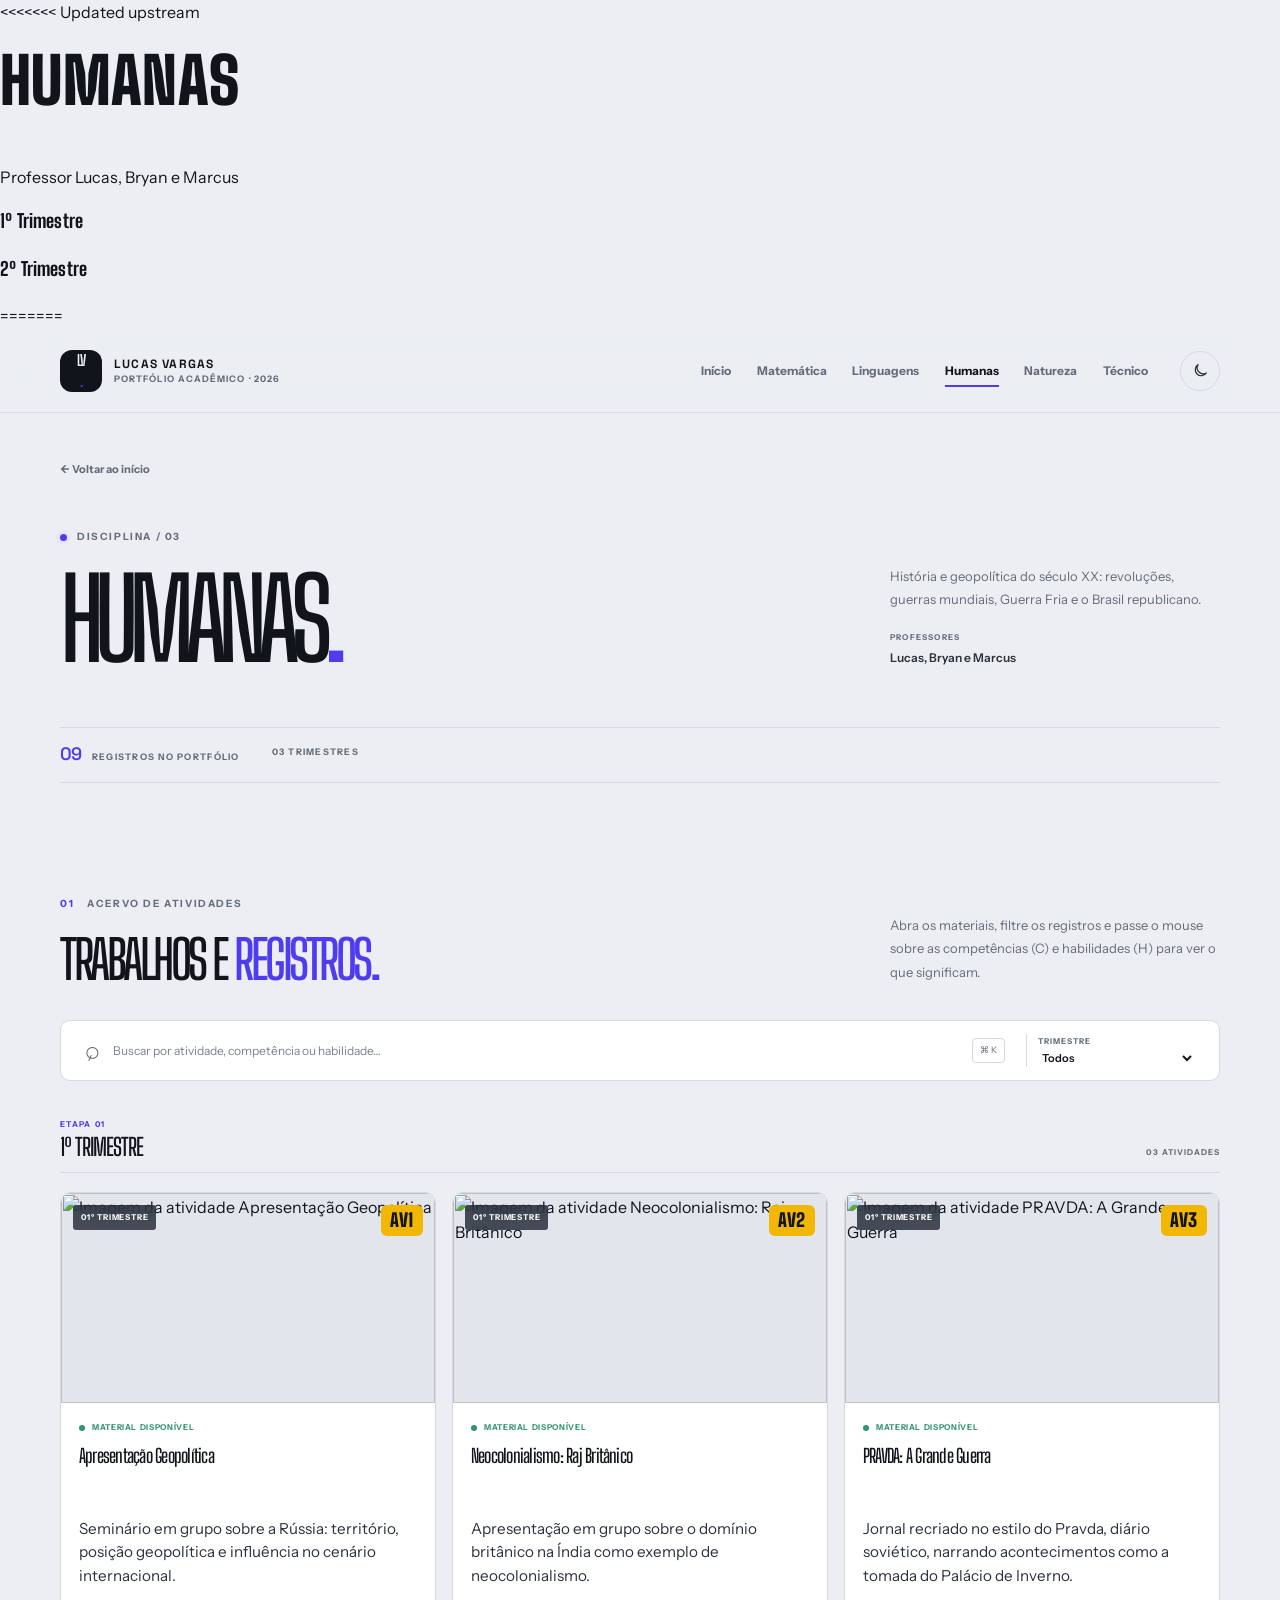
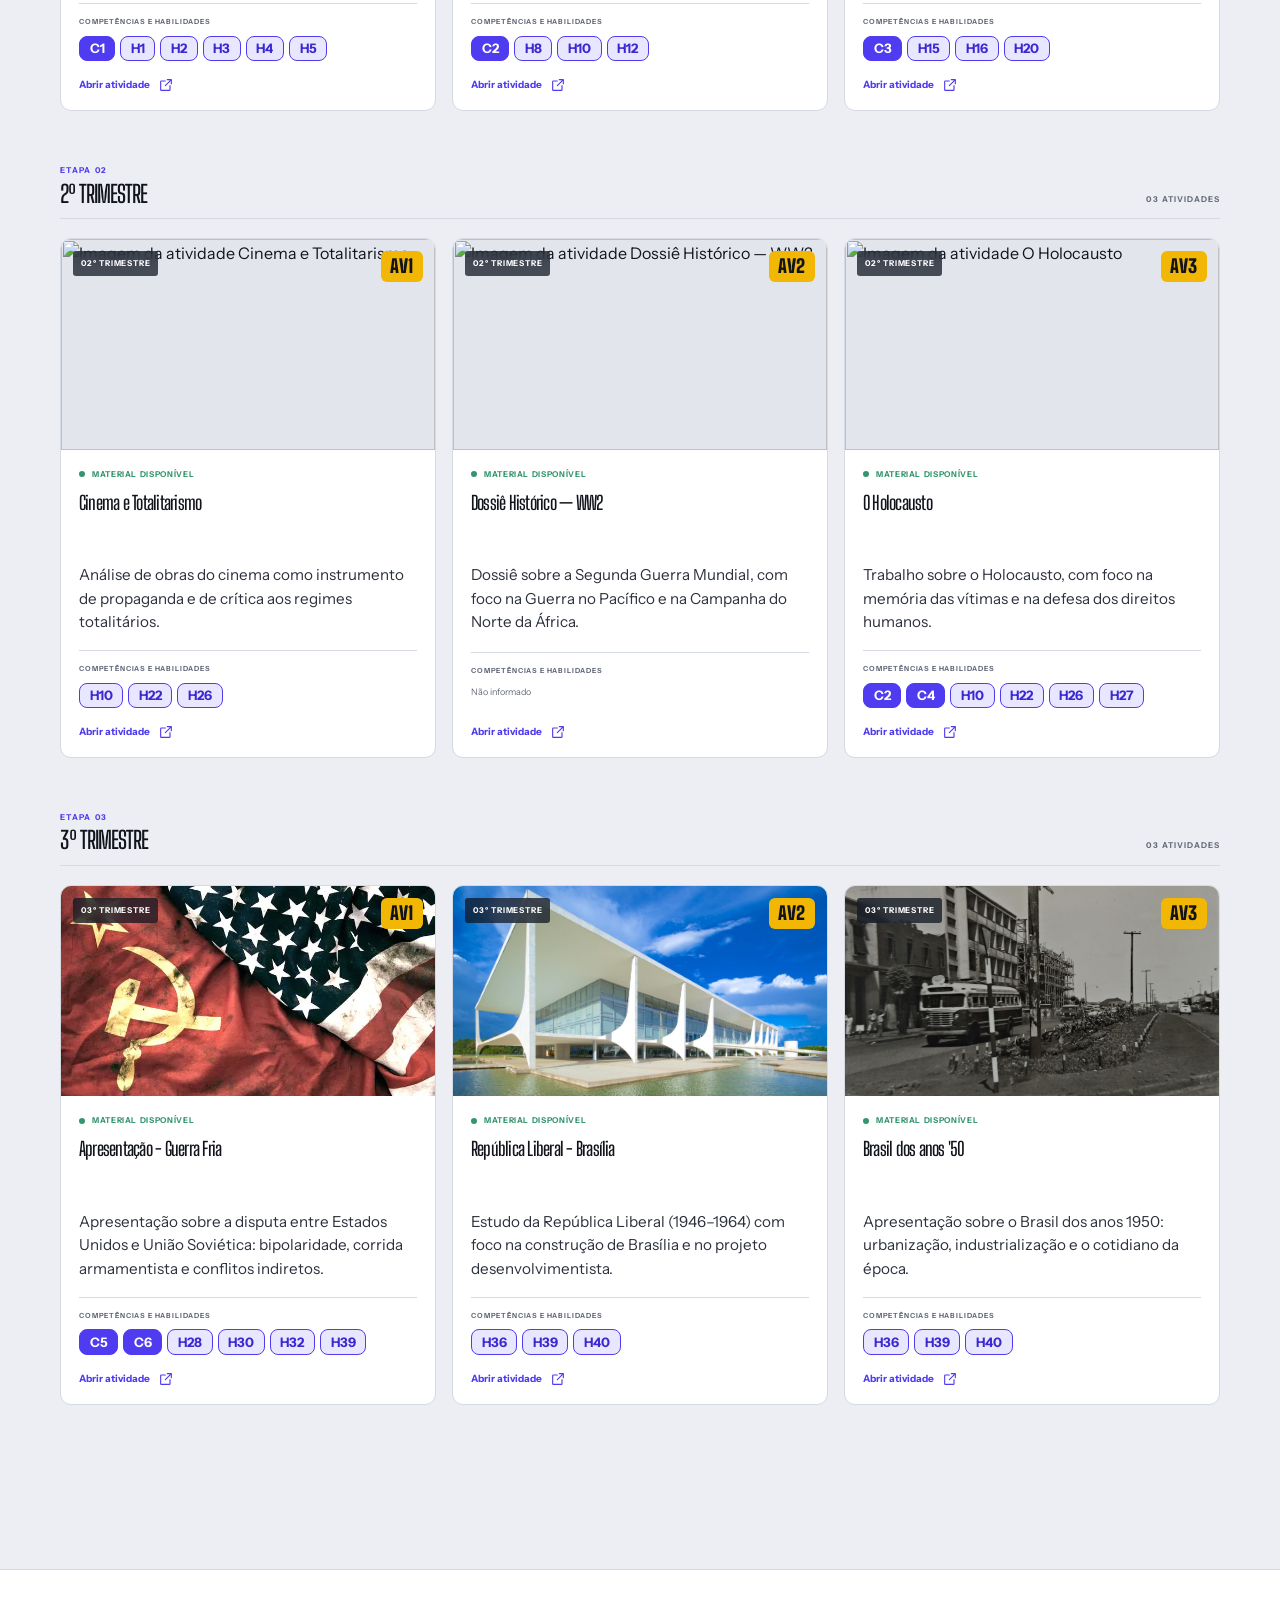
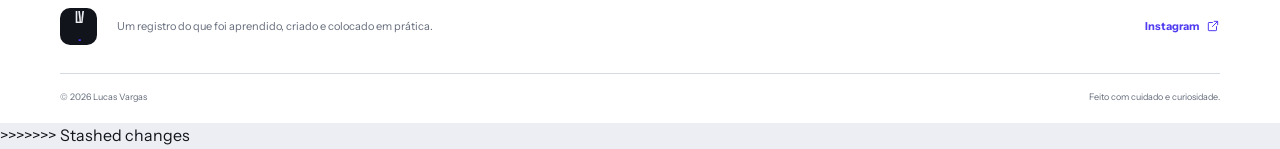
==== Humanas/index.html @ 85aef057 "front end + 3o trimestre faltando tecnico" ====
<<<<<<< Updated upstream
<!DOCTYPE html>
<html>

  <script
      src="https://code.jquery.com/jquery-3.3.1.js"
      integrity="sha256-2Kok7MbOyxpgUVvAk/HJ2jigOSYS2auK4Pfzbm7uH60="
      crossorigin="anonymous">
  </script>

  <script> 
    $(function(){
      $("#header").load("/Header.html");
      $("#footer").load("/Footer.html"); 
    });
  </script> 
  <div id="header"></div>
  
  <body>
    <main>
      <br>
      <h2 style="font-size: 64px;">
        Humanas
      </h2>
      <p>Professor Lucas, Bryan e Marcus</p>
      <h3>1º Trimestre</h3>
      <div id="atividades1"></div>
      <h3>2º Trimestre</h3>
      <div id="atividades2"></div>
    </main>
    <script src="../script.js"></script>
  </body>
  <div id="footer"></div>
</html>
=======
<!doctype html>
<html lang="pt-BR">
<head>
  <meta charset="utf-8">
  <meta name="viewport" content="width=device-width, initial-scale=1">
  <meta name="theme-color" content="#f4f5f2">
  <title>Humanas — Portfólio Lucas Vargas</title>
  <link rel="icon" href="../logo.ico" type="image/x-icon">
  <link rel="preconnect" href="https://fonts.googleapis.com">
  <link rel="preconnect" href="https://fonts.gstatic.com" crossorigin>
  <link href="https://fonts.googleapis.com/css2?family=DM+Sans:wght@400;500;600;700&family=Space+Grotesk:wght@400;500;600;700&display=swap" rel="stylesheet">
  <link rel="stylesheet" href="../assets/css/styles.css">
  <link rel="stylesheet" href="../assets/css/theme.css">
  <script src="../assets/js/app.js" defer></script>
</head>
<body data-page="humanas" data-root="..">
  <div id="site-header"></div>
  <main id="app" class="page-shell" aria-live="polite"></main>
  <div id="site-footer"></div>
</body>
</html>
>>>>>>> Stashed changes
---- assets/css/styles.css ----
:root {
  color-scheme: light;
  --bg: #f4f5f2;
  --surface: #ffffff;
  --surface-soft: #ecefeb;
  --ink: #151a20;
  --ink-soft: #343c45;
  --muted: #77818a;
  --line: #dfe4e1;
  --accent: #3158d8;
  --accent-strong: #2348c4;
  --accent-soft: #e9edff;
  --header: rgba(244, 245, 242, .88);
  --shadow: 0 18px 50px rgba(18, 28, 42, .08);
  --radius: 18px;
}

:root[data-theme="dark"] {
  color-scheme: dark;
  --bg: #11151b;
  --surface: #191f28;
  --surface-soft: #202731;
  --ink: #f1f3f4;
  --ink-soft: #d7dce0;
  --muted: #a0aab4;
  --line: #303944;
  --accent: #8da4ff;
  --accent-strong: #a8b8ff;
  --accent-soft: #252f50;
  --header: rgba(17, 21, 27, .88);
  --shadow: 0 18px 55px rgba(0, 0, 0, .25);
}

* { box-sizing: border-box; }
html { scroll-behavior: smooth; scroll-padding-top: 100px; }
body {
  min-width: 320px;
  margin: 0;
  background: var(--bg);
  color: var(--ink);
  font-family: "DM Sans", sans-serif;
  font-size: 16px;
  line-height: 1.6;
  -webkit-font-smoothing: antialiased;
  transition: background-color .25s ease, color .25s ease;
}
body, button, input, select { font-family: "DM Sans", sans-serif; }
a { color: inherit; text-decoration: none; }
button, input, select { font: inherit; }
button { color: inherit; }
img { display: block; max-width: 100%; }
svg { width: 18px; height: 18px; fill: none; stroke: currentColor; stroke-width: 1.7; stroke-linecap: round; stroke-linejoin: round; }
::selection { background: var(--accent); color: #fff; }
:focus-visible { outline: 3px solid var(--accent); outline-offset: 3px; }
[hidden] { display: none !important; }

.content-width, .header-inner, .footer-inner, .footer-bottom {
  width: min(1160px, calc(100% - 64px));
  margin-inline: auto;
}
.page-shell { min-height: calc(100vh - 220px); }

/* Header */
.site-header {
  position: sticky;
  z-index: 50;
  top: 0;
  border-bottom: 1px solid color-mix(in srgb, var(--line) 80%, transparent);
  background: var(--header);
  backdrop-filter: blur(18px);
  -webkit-backdrop-filter: blur(18px);
}
.header-inner { min-height: 82px; display: flex; align-items: center; gap: 32px; }
.brand { display: inline-flex; align-items: center; gap: 12px; flex: 0 0 auto; }
.brand-mark, .footer-brand {
  display: grid; place-items: center;
  width: 42px; height: 42px;
  border-radius: 12px;
  background: var(--ink);
  color: var(--bg);
  font: 700 15px/1 "Space Grotesk", sans-serif;
  letter-spacing: -1px;
}
.brand-mark span, .footer-brand span { color: var(--accent); }
.brand-copy { display: flex; flex-direction: column; gap: 2px; line-height: 1.15; }
.brand-copy strong { font: 700 12px/1.2 "Space Grotesk", sans-serif; letter-spacing: .1em; }
.brand-copy small { color: var(--muted); font-size: 9px; font-weight: 700; letter-spacing: .12em; }
.main-nav { display: flex; align-items: center; gap: clamp(14px, 2vw, 27px); margin-left: auto; }
.nav-link { position: relative; padding: 10px 0; color: var(--muted); font-size: 12px; font-weight: 700; transition: color .2s ease; }
.nav-link::after { position: absolute; right: 0; bottom: 3px; left: 0; height: 2px; background: var(--accent); content: ""; transform: scaleX(0); transform-origin: left; transition: transform .2s ease; }
.nav-link:hover, .nav-link.is-active { color: var(--ink); }
.nav-link.is-active::after, .nav-link:hover::after { transform: scaleX(1); }
.theme-toggle, .mobile-menu {
  display: grid; place-items: center;
  width: 40px; height: 40px;
  flex: 0 0 auto;
  border: 1px solid var(--line);
  border-radius: 50%;
  background: transparent;
  color: var(--ink-soft);
  cursor: pointer;
  transition: background .2s, border-color .2s, transform .2s;
}
.theme-toggle:hover, .mobile-menu:hover { border-color: var(--accent); background: var(--accent-soft); transform: translateY(-1px); }
.theme-toggle svg { width: 17px; height: 17px; }
.mobile-menu { display: none; }

/* Shared typography */
.eyebrow, .section-kicker, .period-overline, .meta-label {
  display: flex; align-items: center; gap: 10px;
  margin: 0;
  color: var(--muted);
  font-size: 10px;
  font-weight: 700;
  letter-spacing: .16em;
  line-height: 1.4;
}
.eyebrow-dot { width: 7px; height: 7px; border-radius: 50%; background: var(--accent); box-shadow: 0 0 0 4px var(--accent-soft); }
.eyebrow-year { color: var(--accent); }
h1, h2, h3, p { margin-top: 0; }
h1, h2, h3 { font-family: "Space Grotesk", sans-serif; }
.button { display: inline-flex; min-height: 50px; align-items: center; justify-content: center; gap: 16px; padding: 0 21px; border-radius: 8px; font-size: 12px; font-weight: 700; transition: transform .2s, background .2s, box-shadow .2s; }
.button svg, .text-link svg, .card-action svg { width: 16px; height: 16px; }
.button:hover { transform: translateY(-2px); }
.button-primary { background: var(--accent); color: #fff; box-shadow: 0 8px 18px color-mix(in srgb, var(--accent) 24%, transparent); }
.button-primary:hover { background: var(--accent-strong); }
.text-link { display: inline-flex; align-items: center; gap: 9px; color: var(--ink-soft); font-size: 12px; font-weight: 700; transition: color .2s; }
.text-link:hover { color: var(--accent); }

/* Home hero */
.home-hero { display: grid; grid-template-columns: minmax(0, 1.02fr) minmax(360px, .88fr); align-items: center; gap: clamp(48px, 8vw, 110px); padding-top: 86px; padding-bottom: 72px; }
.hero-copy { padding: 12px 0 0 2px; animation: rise-in .65s both; }
.hero-copy h1 { max-width: 650px; margin: 29px 0 23px; font-size: clamp(54px, 6.6vw, 88px); font-weight: 600; letter-spacing: -.075em; line-height: .99; }
.hero-copy h1 em, .about-layout h2 em, .section-heading h2 em, .activity-section-heading h2 em, .links-panel h2 em { color: var(--accent); font-style: normal; }
.hero-lead { max-width: 470px; margin-bottom: 29px; color: var(--muted); font-size: 16px; line-height: 1.8; }
.hero-actions { display: flex; align-items: center; flex-wrap: wrap; gap: 25px; }
.hero-note { display: flex; align-items: center; gap: 12px; margin-top: 58px; color: var(--muted); font-size: 9px; font-weight: 700; letter-spacing: .17em; }
.note-line { width: 36px; height: 1px; background: var(--accent); }
.hero-art { position: relative; max-width: 475px; justify-self: end; width: 100%; padding: 0 18px 22px 0; animation: rise-in .8s .1s both; }
.portrait-frame { position: relative; overflow: hidden; aspect-ratio: 4 / 4.65; border-radius: 13px; background: #27313d; box-shadow: var(--shadow); }
.portrait-frame > img { width: 100%; height: 100%; object-fit: cover; object-position: 50% 38%; filter: saturate(.78) contrast(1.02); }
.portrait-shade { position: absolute; inset: 0; background: linear-gradient(180deg, transparent 40%, rgba(8, 13, 21, .72) 100%); }
.portrait-label { position: absolute; bottom: 33px; left: 32px; display: flex; flex-direction: column; align-items: flex-start; color: #fff; }
.portrait-label > span { margin-bottom: 12px; font-size: 9px; font-weight: 700; letter-spacing: .18em; opacity: .78; }
.portrait-label strong { font: 600 clamp(35px, 4vw, 54px)/.98 "Space Grotesk", sans-serif; letter-spacing: -.06em; }
.portrait-label strong span { color: #91a6ff; }
.portrait-index { position: absolute; top: 20px; right: 20px; color: white; font-size: 9px; font-weight: 700; letter-spacing: .18em; }
.floating-stamp { position: absolute; right: 0; bottom: 0; display: flex; align-items: center; gap: 9px; padding: 13px 16px; border: 1px solid var(--line); border-radius: 7px; background: var(--surface); color: var(--ink-soft); box-shadow: var(--shadow); font-size: 8px; font-weight: 700; letter-spacing: .12em; }
.floating-stamp span:nth-child(even) { color: var(--accent); }

/* Stats */
.stats-band { display: grid; grid-template-columns: repeat(4, 1fr); padding: 25px 0; border-top: 1px solid var(--line); border-bottom: 1px solid var(--line); }
.stat { display: flex; align-items: baseline; gap: 13px; padding: 0 24px; border-right: 1px solid var(--line); }
.stat:first-child { padding-left: 0; }
.stat:last-child { border-right: 0; }
.stat strong { font: 600 29px/1 "Space Grotesk", sans-serif; letter-spacing: -.06em; }
.stat span { color: var(--muted); font-size: 9px; font-weight: 700; letter-spacing: .13em; }
.stat-year strong { color: var(--accent); font-size: 23px; }

/* About */
.about-section { padding-top: 118px; padding-bottom: 115px; }
.section-kicker { gap: 13px; }
.section-kicker span:first-child { color: var(--accent); }
.about-layout { display: grid; grid-template-columns: 1fr 1fr; gap: 80px; margin-top: 34px; }
.about-layout h2, .section-heading h2, .activity-section-heading h2 { margin: 0; font-size: clamp(38px, 4.2vw, 56px); font-weight: 600; letter-spacing: -.065em; line-height: 1.1; }
.about-copy { max-width: 520px; }
.about-copy p { margin-bottom: 17px; color: var(--muted); font-size: 14px; line-height: 1.9; }
.about-social { margin-top: 8px; color: var(--accent); }
.about-social svg { width: 14px; height: 14px; }

/* Subject index */
.subjects-section { padding-top: 20px; padding-bottom: 122px; }
.section-heading, .activity-section-heading { display: flex; align-items: end; justify-content: space-between; gap: 40px; margin-bottom: 35px; }
.section-heading h2, .activity-section-heading h2 { margin-top: 19px; }
.section-heading > p, .activity-section-heading > p { max-width: 330px; margin: 0 0 5px; color: var(--muted); font-size: 13px; line-height: 1.8; }
.subjects-grid { display: grid; grid-template-columns: repeat(3, 1fr); gap: 14px; }
.subject-card { position: relative; display: flex; min-height: 230px; flex-direction: column; justify-content: space-between; overflow: hidden; padding: 25px 25px 22px; border: 1px solid var(--line); border-radius: 12px; background: var(--surface); transition: transform .25s, border-color .25s, box-shadow .25s; }
.subject-card::before { position: absolute; top: 0; right: 0; width: 100px; height: 100px; background: radial-gradient(circle at top right, var(--accent-soft), transparent 70%); content: ""; opacity: .9; }
.subject-card:hover { transform: translateY(-5px); border-color: color-mix(in srgb, var(--accent) 55%, var(--line)); box-shadow: var(--shadow); }
.subject-card-top, .subject-card-bottom { position: relative; z-index: 1; display: flex; align-items: center; justify-content: space-between; }
.subject-index { color: var(--muted); font-size: 9px; font-weight: 700; letter-spacing: .14em; }
.subject-mark { display: grid; place-items: center; width: 42px; height: 42px; border-radius: 50%; background: var(--accent-soft); color: var(--accent); font: 600 20px/1 "Space Grotesk", sans-serif; }
.subject-card h3 { margin: 0 0 5px; font-size: 25px; font-weight: 600; letter-spacing: -.05em; }
.subject-card p { margin: 0; color: var(--muted); font-size: 11px; }
.subject-arrow { display: grid; place-items: center; width: 36px; height: 36px; border: 1px solid var(--line); border-radius: 50%; color: var(--accent); transition: background .2s, color .2s, transform .2s; }
.subject-arrow svg { width: 16px; height: 16px; }
.subject-card:hover .subject-arrow { transform: translateX(3px); background: var(--accent); color: #fff; }
.subject-count { position: relative; z-index: 1; margin-top: 17px; color: var(--muted); font-size: 9px; font-weight: 700; letter-spacing: .1em; text-transform: uppercase; }

/* Resources CTA */
.links-section { padding-bottom: 100px; }
.links-panel { display: flex; align-items: center; justify-content: space-between; gap: 50px; padding: 52px 58px; border-radius: 13px; background: #171e2b; color: #f4f5f2; }
.eyebrow-light { color: #abb5c5; }
.links-panel h2 { margin: 17px 0 0; font-size: clamp(35px, 4vw, 51px); font-weight: 600; letter-spacing: -.06em; line-height: 1.08; }
.links-panel h2 em { color: #91a6ff; }
.resource-links { display: flex; min-width: 260px; flex-direction: column; }
.resource-links a { display: flex; align-items: center; justify-content: space-between; gap: 24px; padding: 14px 0; border-bottom: 1px solid rgba(255,255,255,.16); color: #e3e8ef; font-size: 12px; font-weight: 600; transition: color .2s; }
.resource-links a:hover { color: #a9b8ff; }
.resource-links svg { width: 15px; height: 15px; color: #9baeff; }

/* Subject page hero */
.subject-hero { padding-top: 48px; padding-bottom: 52px; }
.back-link { display: inline-flex; margin-bottom: 52px; color: var(--muted); font-size: 11px; font-weight: 700; transition: color .2s; }
.back-link:hover { color: var(--accent); }
.subject-hero-main { display: flex; align-items: end; justify-content: space-between; gap: 60px; }
.subject-hero h1 { margin: 23px 0 0; font-size: clamp(58px, 8vw, 100px); font-weight: 600; letter-spacing: -.08em; line-height: .94; }
.subject-hero h1 span { color: var(--accent); }
.subject-hero-info { max-width: 330px; padding-bottom: 5px; }
.subject-hero-info p { margin-bottom: 20px; color: var(--muted); font-size: 13px; line-height: 1.8; }
.subject-hero-info > span { display: block; margin-bottom: 4px; color: var(--muted); font-size: 8px; font-weight: 700; letter-spacing: .15em; }
.subject-hero-info strong { color: var(--ink-soft); font-size: 12px; font-weight: 600; }
.subject-summary { display: flex; gap: 32px; margin-top: 55px; padding: 17px 0; border-top: 1px solid var(--line); border-bottom: 1px solid var(--line); color: var(--muted); font-size: 9px; font-weight: 700; letter-spacing: .14em; }
.subject-summary strong { margin-right: 7px; color: var(--accent); font: 600 18px/1 "Space Grotesk", sans-serif; letter-spacing: -.04em; }

/* Activity list */
.activity-section { padding-top: 62px; padding-bottom: 110px; }
.activity-section-heading { margin-bottom: 31px; }
.activity-toolbar { display: flex; align-items: center; gap: 12px; margin-bottom: 38px; padding: 13px; border: 1px solid var(--line); border-radius: 10px; background: var(--surface); }
.search-field { display: flex; min-width: 0; flex: 1; align-items: center; gap: 12px; padding: 0 9px; }
.search-icon { color: var(--muted); font: 400 26px/1 "DM Sans", sans-serif; transform: rotate(-20deg); }
.search-field input { width: 100%; min-width: 0; border: 0; outline: 0; background: transparent; color: var(--ink); font-size: 12px; }
.search-field input::placeholder { color: var(--muted); opacity: .85; }
.search-shortcut { flex: 0 0 auto; padding: 4px 7px; border: 1px solid var(--line); border-radius: 4px; color: var(--muted); font-size: 9px; }
.filter-field { display: flex; flex: 0 0 180px; flex-direction: column; gap: 2px; padding: 1px 11px; border-left: 1px solid var(--line); }
.filter-field span { color: var(--muted); font-size: 8px; font-weight: 700; letter-spacing: .12em; }
.filter-field select { width: 100%; border: 0; outline: 0; background: transparent; color: var(--ink); font-size: 11px; font-weight: 600; cursor: pointer; }
.period-section { margin-bottom: 54px; }
.period-heading { display: flex; align-items: end; justify-content: space-between; margin-bottom: 19px; padding-bottom: 13px; border-bottom: 1px solid var(--line); }
.period-overline { margin-bottom: 6px; color: var(--accent); font-size: 8px; }
.period-heading h2 { margin: 0; font-size: 24px; font-weight: 600; letter-spacing: -.04em; }
.period-total { color: var(--muted); font-size: 8px; font-weight: 700; letter-spacing: .13em; }
.activities-grid { display: grid; grid-template-columns: repeat(3, minmax(0, 1fr)); gap: 16px; }
.activity-card { display: flex; min-width: 0; flex-direction: column; overflow: hidden; border: 1px solid var(--line); border-radius: 11px; background: var(--surface); transition: transform .22s, border-color .22s, box-shadow .22s; }
.activity-card:hover { transform: translateY(-4px); border-color: color-mix(in srgb, var(--accent) 45%, var(--line)); box-shadow: var(--shadow); }
.activity-cover { position: relative; overflow: hidden; aspect-ratio: 16 / 9; background: var(--surface-soft); }
.activity-cover > img { width: 100%; height: 100%; object-fit: cover; transition: transform .45s; }
.activity-card:hover .activity-cover > img { transform: scale(1.035); }
.cover-period, .cover-number { position: absolute; top: 12px; z-index: 2; padding: 6px 8px; border-radius: 3px; background: rgba(16, 22, 34, .74); color: #fff; font-size: 8px; font-weight: 700; letter-spacing: .1em; backdrop-filter: blur(6px); }
.cover-period { left: 12px; }
.cover-number { right: 12px; }
.cover-placeholder { display: flex; width: 100%; height: 100%; flex-direction: column; align-items: center; justify-content: center; gap: 7px; background: radial-gradient(circle at 80% 10%, rgba(91, 119, 232, .22), transparent 35%), linear-gradient(135deg, #222c3b, #121923); color: #f1f3f7; }
.cover-placeholder > span { font: 600 39px/1 "Space Grotesk", sans-serif; letter-spacing: -.08em; }
.cover-placeholder > span span { color: #91a6ff; }
.cover-placeholder small { color: #9da9ba; font-size: 8px; font-weight: 700; letter-spacing: .18em; }
.activity-content { display: flex; flex: 1; flex-direction: column; align-items: flex-start; padding: 18px 18px 17px; }
.activity-status { display: inline-flex; align-items: center; gap: 7px; margin-bottom: 10px; font-size: 8px; font-weight: 700; letter-spacing: .08em; text-transform: uppercase; }
.activity-status > span { width: 6px; height: 6px; border-radius: 50%; background: currentColor; }
.status-available { color: #32966d; }
.status-pending { color: #c88736; }
.status-unlinked { color: var(--muted); }
.activity-content h3 { min-height: 54px; margin: 0 0 17px; font-size: 19px; font-weight: 600; letter-spacing: -.04em; line-height: 1.3; }
.activity-meta { width: 100%; margin-top: auto; padding-top: 13px; border-top: 1px solid var(--line); }
.meta-label { margin-bottom: 9px; font-size: 7px; letter-spacing: .12em; }
.meta-chips { display: flex; flex-wrap: wrap; gap: 5px; min-height: 23px; }
.meta-chip { padding: 4px 7px; border: 1px solid var(--accent-soft); border-radius: 4px; background: var(--accent-soft); color: var(--accent); font-size: 8px; font-weight: 700; }
.meta-chip-muted { border-color: var(--line); background: transparent; color: var(--muted); }
.meta-empty { color: var(--muted); font-size: 9px; }
.card-action { display: inline-flex; align-items: center; gap: 8px; margin-top: 16px; color: var(--accent); font-size: 10px; font-weight: 700; transition: gap .2s; }
.card-action:hover { gap: 12px; }
.card-action.is-disabled { color: var(--muted); cursor: default; }
.empty-state { padding: 50px 20px; border: 1px dashed var(--line); border-radius: 10px; color: var(--muted); text-align: center; font-size: 13px; }

/* Footer / error */
.site-footer { padding: 38px 0 19px; border-top: 1px solid var(--line); background: var(--surface); }
.footer-inner { display: flex; align-items: center; gap: 20px; padding-bottom: 28px; }
.footer-brand { width: 37px; height: 37px; border-radius: 10px; }
.footer-inner p { margin: 0; color: var(--muted); font-size: 11px; }
.footer-contact { display: inline-flex; align-items: center; gap: 7px; margin-left: auto; color: var(--accent); font-size: 11px; font-weight: 700; }
.footer-contact svg { width: 14px; height: 14px; }
.footer-bottom { display: flex; justify-content: space-between; padding-top: 16px; border-top: 1px solid var(--line); color: var(--muted); font-size: 9px; }
.load-error { width: min(720px, calc(100% - 48px)); margin: 100px auto; padding: 40px; border: 1px solid var(--line); border-radius: 12px; background: var(--surface); }
.load-error h1 { margin: 15px 0; font-size: clamp(32px, 5vw, 50px); letter-spacing: -.06em; line-height: 1.05; }
.load-error p:not(.eyebrow) { color: var(--muted); font-size: 13px; line-height: 1.8; }
.load-error a { color: var(--accent); font-weight: 700; }

@keyframes rise-in { from { opacity: 0; transform: translateY(14px); } to { opacity: 1; transform: translateY(0); } }

@media (max-width: 1050px) {
  .header-inner { gap: 20px; }
  .main-nav { gap: 15px; }
  .nav-link { font-size: 11px; }
  .home-hero { grid-template-columns: minmax(0, 1fr) minmax(300px, .82fr); gap: 45px; }
  .activities-grid { grid-template-columns: repeat(2, minmax(0, 1fr)); }
}

@media (max-width: 820px) {
  .content-width, .header-inner, .footer-inner, .footer-bottom { width: min(100% - 42px, 680px); }
  .header-inner { min-height: 72px; }
  .mobile-menu { display: grid; margin-left: auto; }
  .theme-toggle { margin-left: 0; }
  .main-nav { position: absolute; top: calc(100% + 1px); right: 0; left: 0; display: none; flex-direction: column; align-items: stretch; gap: 0; margin: 0; padding: 8px 22px 18px; border-bottom: 1px solid var(--line); background: var(--bg); box-shadow: var(--shadow); }
  .main-nav.is-open { display: flex; }
  .nav-link { padding: 13px 0; border-bottom: 1px solid var(--line); font-size: 12px; }
  .nav-link::after { display: none; }
  .home-hero { grid-template-columns: 1fr 0.78fr; gap: 30px; padding-top: 66px; }
  .hero-copy h1 { font-size: clamp(48px, 8vw, 67px); }
  .hero-lead { font-size: 14px; }
  .hero-note { margin-top: 38px; }
  .stats-band { grid-template-columns: repeat(2, 1fr); row-gap: 19px; }
  .stat:nth-child(2) { border-right: 0; }
  .stat:nth-child(3) { padding-left: 0; }
  .about-layout { gap: 35px; }
  .subjects-grid { grid-template-columns: repeat(2, 1fr); }
  .subject-hero-main { align-items: start; flex-direction: column; gap: 28px; }
  .subject-hero-info { max-width: 480px; }
  .subject-hero h1 { font-size: clamp(58px, 12vw, 88px); }
  .links-panel { padding: 42px 35px; }
}

@media (max-width: 600px) {
  .content-width, .header-inner, .footer-inner, .footer-bottom { width: calc(100% - 36px); }
  .brand-mark { width: 38px; height: 38px; }
  .brand-copy strong { font-size: 11px; }
  .brand-copy small { font-size: 8px; }
  .header-inner { gap: 10px; }
  .mobile-menu, .theme-toggle { width: 37px; height: 37px; }
  .home-hero { display: flex; flex-direction: column; align-items: stretch; gap: 35px; padding-top: 55px; padding-bottom: 50px; }
  .hero-copy h1 { max-width: 500px; margin: 24px 0 16px; font-size: clamp(49px, 14vw, 70px); }
  .hero-lead { max-width: 430px; font-size: 14px; }
  .hero-actions { gap: 18px; }
  .button { min-height: 46px; padding: 0 15px; font-size: 11px; }
  .hero-note { margin-top: 31px; }
  .hero-art { width: min(100%, 400px); align-self: center; padding-right: 13px; }
  .portrait-frame { aspect-ratio: 4 / 4.25; }
  .portrait-label { bottom: 25px; left: 25px; }
  .portrait-label strong { font-size: 43px; }
  .stats-band { padding: 21px 0; }
  .stat { gap: 9px; padding: 0 12px; }
  .stat strong { font-size: 25px; }
  .stat span { font-size: 8px; letter-spacing: .08em; }
  .stat-year strong { font-size: 20px; }
  .about-section { padding-top: 80px; padding-bottom: 83px; }
  .about-layout { grid-template-columns: 1fr; gap: 25px; margin-top: 25px; }
  .about-layout h2, .section-heading h2, .activity-section-heading h2 { font-size: 41px; }
  .about-copy p { font-size: 13px; }
  .subjects-section { padding-bottom: 80px; }
  .section-heading, .activity-section-heading { align-items: flex-start; flex-direction: column; gap: 15px; margin-bottom: 25px; }
  .section-heading > p, .activity-section-heading > p { max-width: 420px; font-size: 12px; }
  .subjects-grid { grid-template-columns: 1fr; gap: 10px; }
  .subject-card { min-height: 190px; padding: 21px; }
  .links-section { padding-bottom: 70px; }
  .links-panel { align-items: stretch; flex-direction: column; gap: 28px; padding: 32px 25px; }
  .resource-links { min-width: 0; }
  .subject-hero { padding-top: 30px; padding-bottom: 35px; }
  .back-link { margin-bottom: 37px; }
  .subject-hero h1 { margin-top: 18px; font-size: clamp(54px, 16vw, 76px); }
  .subject-hero-info p { margin-bottom: 13px; font-size: 12px; }
  .subject-summary { gap: 15px; flex-wrap: wrap; margin-top: 35px; font-size: 8px; }
  .activity-section { padding-top: 43px; padding-bottom: 75px; }
  .activity-toolbar { align-items: stretch; flex-direction: column; gap: 11px; padding: 12px; }
  .search-field { min-height: 36px; }
  .search-field input { font-size: 11px; }
  .search-shortcut { display: none; }
  .filter-field { flex: initial; padding: 9px 9px 2px; border-top: 1px solid var(--line); border-left: 0; }
  .filter-field select { padding: 4px 0; }
  .activities-grid { grid-template-columns: 1fr; gap: 12px; }
  .activity-card { display: grid; grid-template-columns: 38% 1fr; min-height: 190px; }
  .activity-cover { height: 100%; min-height: 190px; aspect-ratio: auto; }
  .cover-period { top: 8px; left: 7px; padding: 5px; font-size: 6px; }
  .cover-number { top: auto; right: 7px; bottom: 8px; padding: 5px; font-size: 7px; }
  .activity-content { padding: 13px 12px; }
  .activity-content h3 { min-height: 0; margin-bottom: 12px; font-size: 16px; }
  .activity-status { margin-bottom: 7px; font-size: 7px; }
  .meta-label { font-size: 6px; }
  .meta-chip { padding: 3px 5px; font-size: 7px; }
  .card-action { margin-top: 11px; font-size: 9px; }
  .period-heading h2 { font-size: 21px; }
  .footer-inner { align-items: flex-start; flex-wrap: wrap; }
  .footer-inner p { max-width: calc(100% - 60px); padding-top: 5px; }
  .footer-contact { width: 100%; margin-left: 57px; }
  .footer-bottom { gap: 10px; font-size: 8px; }
  .load-error { margin: 55px auto; padding: 25px; }
}

@media (prefers-reduced-motion: reduce) {
  *, *::before, *::after { scroll-behavior: auto !important; animation-duration: .01ms !important; animation-iteration-count: 1 !important; transition-duration: .01ms !important; }
}
---- assets/css/theme.css ----
@import url("https://fonts.googleapis.com/css2?family=Big+Shoulders+Display:wght@700;800;900&family=Instrument+Sans:wght@400;500;600;700&display=swap");
:root{--bg:#eceef3;--surface:#fff;--surface-soft:#e2e5ec;--ink:#12141c;--ink-soft:#2c313d;--muted:#656c7b;--line:#d5d9e2;--accent:#4f3bf0;--accent-strong:#3a28d1;--accent-soft:#e9e6ff;--gold:#f2b705;--header:rgba(236,238,243,.9);--shadow:0 18px 50px rgba(20,18,60,.12);--disp:"Big Shoulders Display","Arial Narrow",sans-serif}
:root[data-theme="dark"]{--bg:#0e1017;--surface:#161926;--surface-soft:#1d2131;--ink:#f2f3f7;--ink-soft:#d4d7e0;--muted:#9aa1b2;--line:#2a2f42;--accent:#a094ff;--accent-strong:#bdb4ff;--accent-soft:#272355;--header:rgba(14,16,23,.9)}
body,button,input,select{font-family:"Instrument Sans",system-ui,sans-serif}
h1,h2,h3,.brand-mark,.footer-brand,.stat strong,.subject-mark,.cover-number,.tip-code{font-family:var(--disp)}
h1 em,h2 em{font-style:normal}
h1,h2{font-weight:900;text-transform:uppercase;line-height:.95;letter-spacing:.005em}
h3{font-weight:800;letter-spacing:.01em}
.home-hero h1{font-size:clamp(3.8rem,10vw,8rem)}
.subject-hero h1{font-size:clamp(3.4rem,9vw,7rem)}
.stat strong{font-size:clamp(2.8rem,5vw,4.4rem);font-weight:900}
/* Hero: o retrato vira o selo central de um disco de vinil */
.portrait-frame{position:relative;width:min(100%,520px);aspect-ratio:1/1!important;margin:auto;border-radius:50%!important;overflow:hidden;background:repeating-radial-gradient(circle,#0f1117 0 3px,#1c1f29 3px 4px)!important;box-shadow:0 30px 70px rgba(30,20,90,.38),inset 0 0 0 9px #07080c;animation:spin 32s linear infinite}
.portrait-frame::before{content:"";position:absolute;inset:0;border-radius:50%;background:conic-gradient(transparent 0 18%,rgba(255,255,255,.16) 24%,transparent 32% 68%,rgba(255,255,255,.12) 74%,transparent 82%)}
.portrait-frame img{position:absolute!important;inset:27%!important;width:46%!important;height:46%!important;border-radius:50%;object-fit:cover;object-position:center 20%;border:7px solid var(--gold);animation:spin 32s linear infinite reverse}
.portrait-shade,.portrait-label,.portrait-index{display:none!important}
@keyframes spin{to{transform:rotate(360deg)}}
/* Disciplinas: capas de álbum, cada uma com sua cor */
.subject-card{--c:#4f3bf0;isolation:isolate;position:relative;overflow:hidden;background:var(--c)!important;border:0!important;color:#fff}
.subject-card:nth-child(2){--c:#c8341f}.subject-card:nth-child(3){--c:#0a7d66}.subject-card:nth-child(4){--c:#1e63c9}.subject-card:nth-child(5){--c:#1a1d27}
.subject-card h3,.subject-card p,.subject-card .subject-index,.subject-card .subject-mark,.subject-card .subject-count,.subject-card .subject-arrow{color:#fff!important}
.subject-card .subject-mark{font-size:3.2rem;line-height:1;font-weight:900}
.subject-card::after{content:"";position:absolute;z-index:-1;right:-26%;top:-26%;width:72%;aspect-ratio:1;border-radius:50%;background:repeating-radial-gradient(circle,rgba(0,0,0,.3) 0 2px,rgba(255,255,255,.07) 2px 5px);transition:transform .6s ease;pointer-events:none}
.subject-card:hover::after{transform:rotate(90deg) translate(-6%,6%)}
/* Atividades */
.activity-card{transition:transform .2s ease,box-shadow .2s ease}
.activity-card:hover{transform:translateY(-4px);box-shadow:var(--shadow)}
.cover-number{background:var(--gold)!important;color:#12141c!important;border-radius:6px;padding:.05rem .55rem;font-weight:900;font-size:1.15rem;letter-spacing:.04em}
.activity-desc{margin:.1rem 0 1rem;color:var(--ink-soft);font-size:.95rem;line-height:1.55}
.meta-chip{font:inherit;font-size:.82rem;font-weight:700;line-height:1.3;padding:.2rem .6rem;border-radius:8px;cursor:help;border:1.5px solid var(--accent);background:var(--accent);color:#fff;transition:background .15s,color .15s}
:root[data-theme="dark"] .meta-chip{color:#12141c}
.meta-chip-muted,:root[data-theme="dark"] .meta-chip-muted{background:var(--accent-soft);color:var(--accent-strong)}
.meta-chip:hover,.meta-chip:focus-visible,:root[data-theme="dark"] .meta-chip:hover{background:var(--ink);border-color:var(--ink);color:var(--bg)}
/* Pop-up de competências e habilidades */
.tip{position:fixed;z-index:999;width:min(330px,calc(100vw - 24px));border-radius:14px;background:var(--surface);color:var(--ink);box-shadow:0 22px 55px rgba(10,12,30,.32),0 0 0 1px var(--line);pointer-events:none;opacity:0;transform:translateY(6px) scale(.97);transition:opacity .14s,transform .14s}
.tip.is-on{opacity:1;transform:none}
.tip-head{display:flex;align-items:baseline;gap:.7rem;padding:.65rem 1rem;border-radius:14px 14px 0 0;background:var(--accent);color:#fff}
.tip[data-k="C"] .tip-head{background:var(--ink);color:var(--bg)}
:root[data-theme="dark"] .tip[data-k="H"] .tip-head{color:#12141c}
.tip-code{font-size:2rem;font-weight:900;line-height:1}
.tip-kind{font-size:.8rem;font-weight:600}
.tip-body{margin:0;padding:.8rem 1rem 0;font-size:.93rem;line-height:1.5}
.tip-pending{color:var(--muted);font-style:italic}
.tip-foot{margin:0;padding:.55rem 1rem .8rem;font-size:.74rem;color:var(--muted)}
@media (prefers-reduced-motion:reduce){.portrait-frame,.portrait-frame img{animation:none!important}.tip,.subject-card::after,.activity-card{transition:none}}
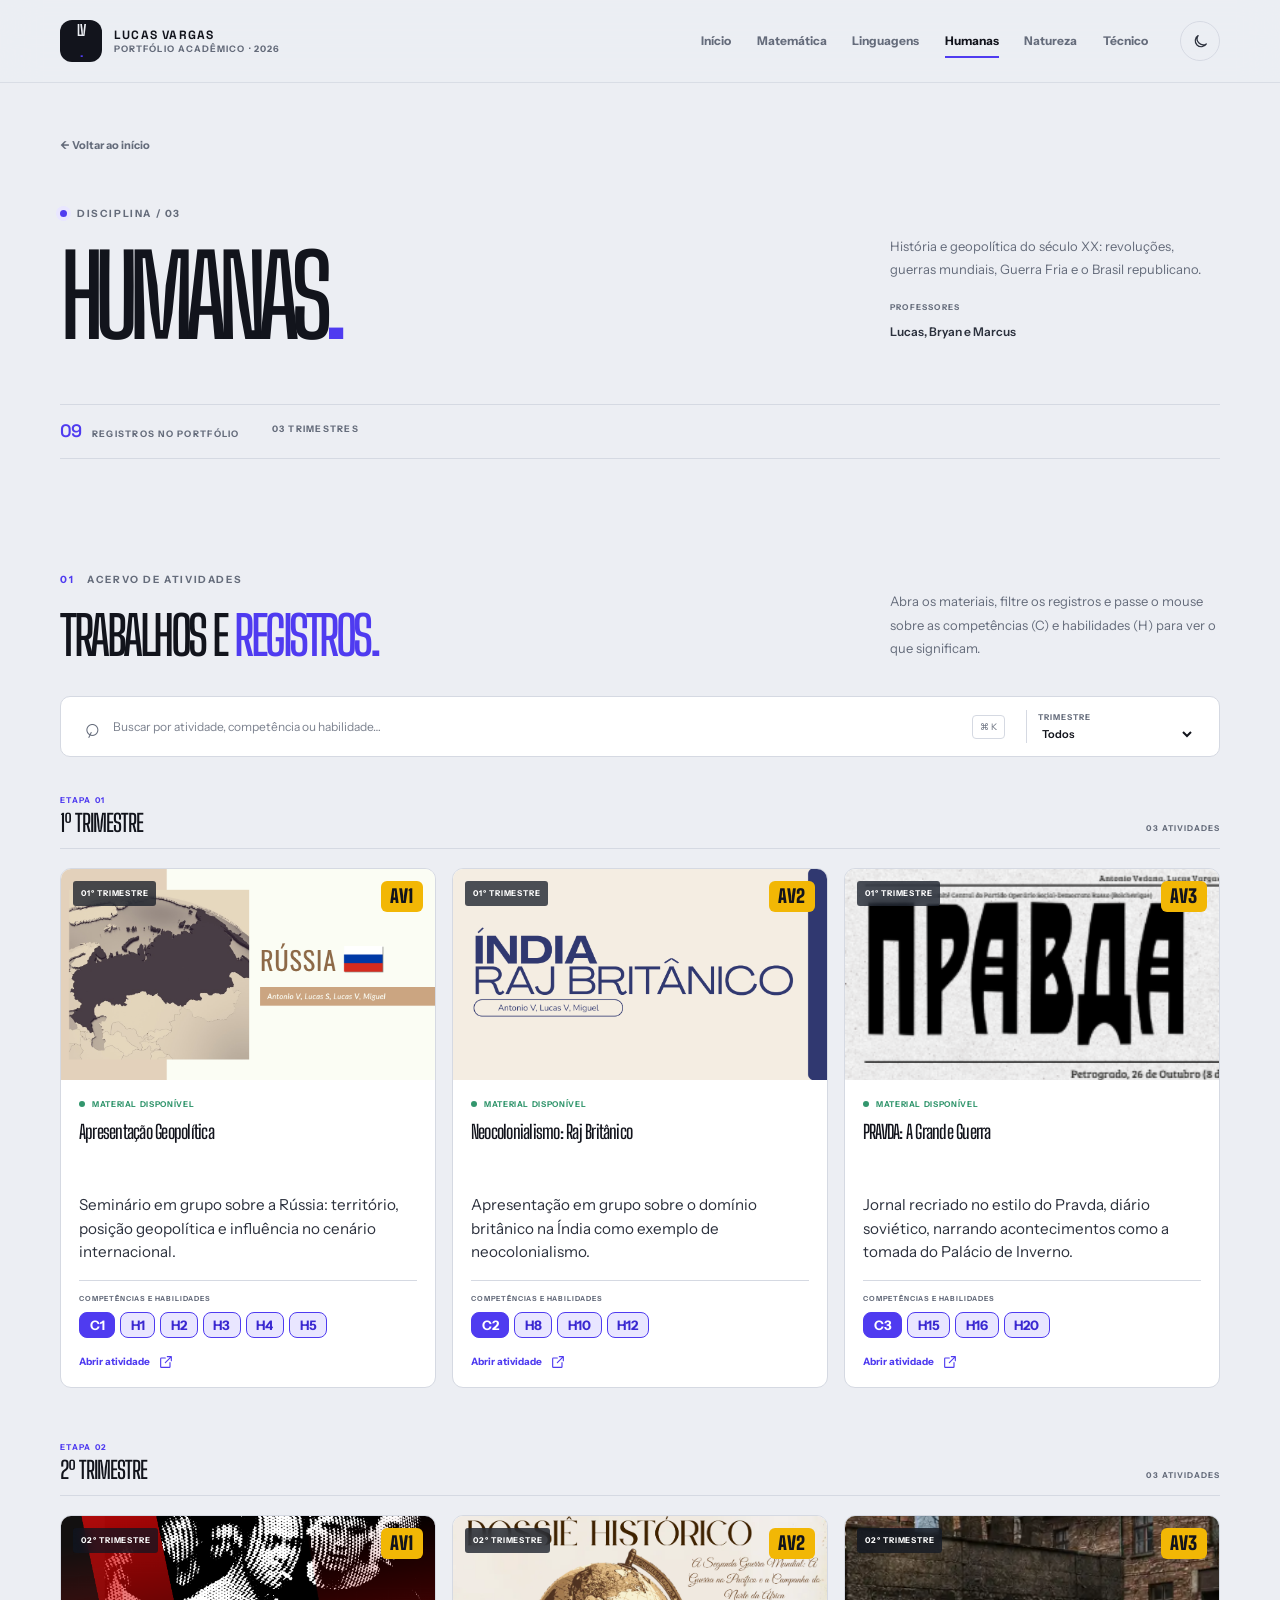
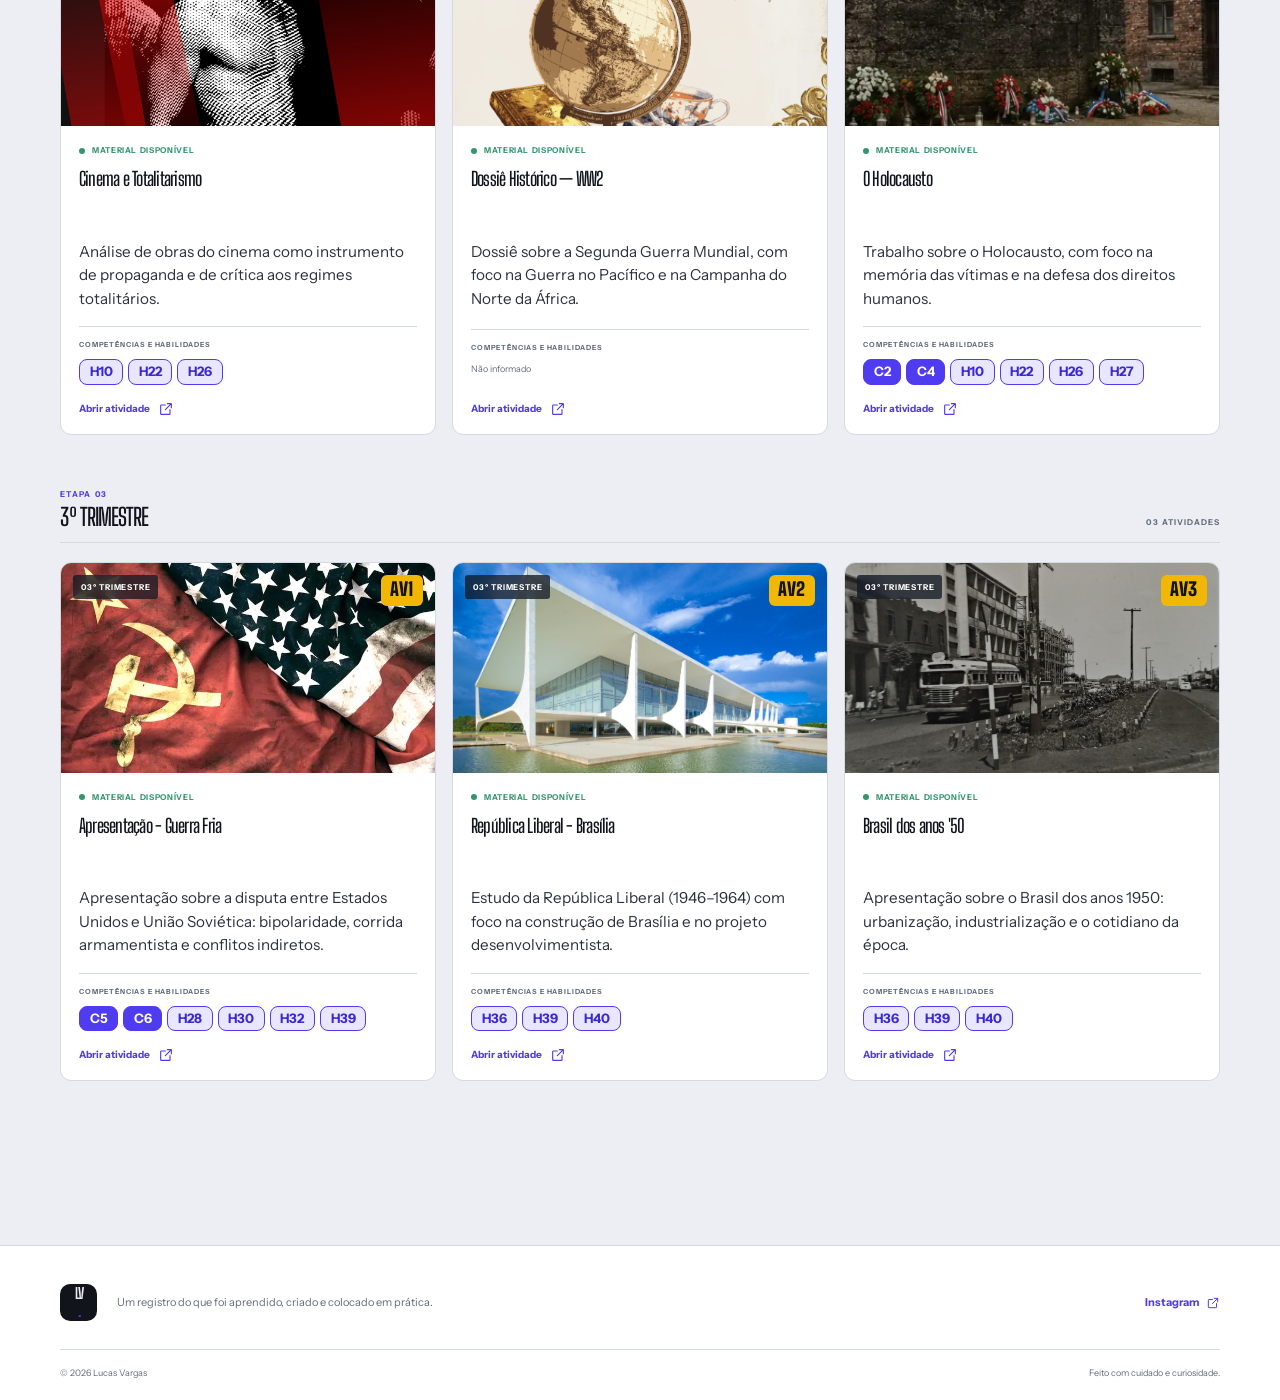
==== commit f565e869: "fixed stashed shit" ====
--- a/Humanas/index.html
+++ b/Humanas/index.html
@@ -1,57 +1,24 @@
-<<<<<<< Updated upstream
 <!DOCTYPE html>
-<html>
-
-  <script
-      src="https://code.jquery.com/jquery-3.3.1.js"
-      integrity="sha256-2Kok7MbOyxpgUVvAk/HJ2jigOSYS2auK4Pfzbm7uH60="
-      crossorigin="anonymous">
-  </script>
-
-  <script> 
-    $(function(){
-      $("#header").load("/Header.html");
-      $("#footer").load("/Footer.html"); 
-    });
-  </script> 
-  <div id="header"></div>
-  
-  <body>
-    <main>
-      <br>
-      <h2 style="font-size: 64px;">
-        Humanas
-      </h2>
-      <p>Professor Lucas, Bryan e Marcus</p>
-      <h3>1º Trimestre</h3>
-      <div id="atividades1"></div>
-      <h3>2º Trimestre</h3>
-      <div id="atividades2"></div>
-    </main>
-    <script src="../script.js"></script>
+<html lang="pt-BR">
+  <head>
+    <meta charset="utf-8" />
+    <meta name="viewport" content="width=device-width, initial-scale=1" />
+    <meta name="theme-color" content="#f4f5f2" />
+    <title>Humanas — Portfólio Lucas Vargas</title>
+    <link rel="icon" href="../logo.ico" type="image/x-icon" />
+    <link rel="preconnect" href="https://fonts.googleapis.com" />
+    <link rel="preconnect" href="https://fonts.gstatic.com" crossorigin />
+    <link
+      href="https://fonts.googleapis.com/css2?family=DM+Sans:wght@400;500;600;700&family=Space+Grotesk:wght@400;500;600;700&display=swap"
+      rel="stylesheet"
+    />
+    <link rel="stylesheet" href="../assets/css/styles.css" />
+    <link rel="stylesheet" href="../assets/css/theme.css" />
+    <script src="../assets/js/app.js" defer></script>
+  </head>
+  <body data-page="humanas" data-root="..">
+    <div id="site-header"></div>
+    <main id="app" class="page-shell" aria-live="polite"></main>
+    <div id="site-footer"></div>
   </body>
-  <div id="footer"></div>
 </html>
-=======
-<!doctype html>
-<html lang="pt-BR">
-<head>
-  <meta charset="utf-8">
-  <meta name="viewport" content="width=device-width, initial-scale=1">
-  <meta name="theme-color" content="#f4f5f2">
-  <title>Humanas — Portfólio Lucas Vargas</title>
-  <link rel="icon" href="../logo.ico" type="image/x-icon">
-  <link rel="preconnect" href="https://fonts.googleapis.com">
-  <link rel="preconnect" href="https://fonts.gstatic.com" crossorigin>
-  <link href="https://fonts.googleapis.com/css2?family=DM+Sans:wght@400;500;600;700&family=Space+Grotesk:wght@400;500;600;700&display=swap" rel="stylesheet">
-  <link rel="stylesheet" href="../assets/css/styles.css">
-  <link rel="stylesheet" href="../assets/css/theme.css">
-  <script src="../assets/js/app.js" defer></script>
-</head>
-<body data-page="humanas" data-root="..">
-  <div id="site-header"></div>
-  <main id="app" class="page-shell" aria-live="polite"></main>
-  <div id="site-footer"></div>
-</body>
-</html>
->>>>>>> Stashed changes
--- a/assets/css/styles.css
+++ b/assets/css/styles.css
@@ -10,8 +10,8 @@
   --accent: #3158d8;
   --accent-strong: #2348c4;
   --accent-soft: #e9edff;
-  --header: rgba(244, 245, 242, .88);
-  --shadow: 0 18px 50px rgba(18, 28, 42, .08);
+  --header: rgba(244, 245, 242, 0.88);
+  --shadow: 0 18px 50px rgba(18, 28, 42, 0.08);
   --radius: 18px;
 }
 
@@ -27,12 +27,17 @@
   --accent: #8da4ff;
   --accent-strong: #a8b8ff;
   --accent-soft: #252f50;
-  --header: rgba(17, 21, 27, .88);
-  --shadow: 0 18px 55px rgba(0, 0, 0, .25);
-}
-
-* { box-sizing: border-box; }
-html { scroll-behavior: smooth; scroll-padding-top: 100px; }
+  --header: rgba(17, 21, 27, 0.88);
+  --shadow: 0 18px 55px rgba(0, 0, 0, 0.25);
+}
+
+* {
+  box-sizing: border-box;
+}
+html {
+  scroll-behavior: smooth;
+  scroll-padding-top: 100px;
+}
 body {
   min-width: 320px;
   margin: 0;
@@ -42,23 +47,61 @@
   font-size: 16px;
   line-height: 1.6;
   -webkit-font-smoothing: antialiased;
-  transition: background-color .25s ease, color .25s ease;
-}
-body, button, input, select { font-family: "DM Sans", sans-serif; }
-a { color: inherit; text-decoration: none; }
-button, input, select { font: inherit; }
-button { color: inherit; }
-img { display: block; max-width: 100%; }
-svg { width: 18px; height: 18px; fill: none; stroke: currentColor; stroke-width: 1.7; stroke-linecap: round; stroke-linejoin: round; }
-::selection { background: var(--accent); color: #fff; }
-:focus-visible { outline: 3px solid var(--accent); outline-offset: 3px; }
-[hidden] { display: none !important; }
-
-.content-width, .header-inner, .footer-inner, .footer-bottom {
+  transition: background-color 0.25s ease, color 0.25s ease;
+}
+body,
+button,
+input,
+select {
+  font-family: "DM Sans", sans-serif;
+}
+a {
+  color: inherit;
+  text-decoration: none;
+}
+button,
+input,
+select {
+  font: inherit;
+}
+button {
+  color: inherit;
+}
+img {
+  display: block;
+  max-width: 100%;
+}
+svg {
+  width: 18px;
+  height: 18px;
+  fill: none;
+  stroke: currentColor;
+  stroke-width: 1.7;
+  stroke-linecap: round;
+  stroke-linejoin: round;
+}
+::selection {
+  background: var(--accent);
+  color: #fff;
+}
+:focus-visible {
+  outline: 3px solid var(--accent);
+  outline-offset: 3px;
+}
+[hidden] {
+  display: none !important;
+}
+
+.content-width,
+.header-inner,
+.footer-inner,
+.footer-bottom {
   width: min(1160px, calc(100% - 64px));
   margin-inline: auto;
 }
-.page-shell { min-height: calc(100vh - 220px); }
+.page-shell {
+  min-height: calc(100vh - 220px);
+}
 
 /* Header */
 .site-header {
@@ -70,308 +113,1409 @@
   backdrop-filter: blur(18px);
   -webkit-backdrop-filter: blur(18px);
 }
-.header-inner { min-height: 82px; display: flex; align-items: center; gap: 32px; }
-.brand { display: inline-flex; align-items: center; gap: 12px; flex: 0 0 auto; }
-.brand-mark, .footer-brand {
-  display: grid; place-items: center;
-  width: 42px; height: 42px;
+.header-inner {
+  min-height: 82px;
+  display: flex;
+  align-items: center;
+  gap: 32px;
+}
+.brand {
+  display: inline-flex;
+  align-items: center;
+  gap: 12px;
+  flex: 0 0 auto;
+}
+.brand-mark,
+.footer-brand {
+  display: grid;
+  place-items: center;
+  width: 42px;
+  height: 42px;
   border-radius: 12px;
   background: var(--ink);
   color: var(--bg);
   font: 700 15px/1 "Space Grotesk", sans-serif;
   letter-spacing: -1px;
 }
-.brand-mark span, .footer-brand span { color: var(--accent); }
-.brand-copy { display: flex; flex-direction: column; gap: 2px; line-height: 1.15; }
-.brand-copy strong { font: 700 12px/1.2 "Space Grotesk", sans-serif; letter-spacing: .1em; }
-.brand-copy small { color: var(--muted); font-size: 9px; font-weight: 700; letter-spacing: .12em; }
-.main-nav { display: flex; align-items: center; gap: clamp(14px, 2vw, 27px); margin-left: auto; }
-.nav-link { position: relative; padding: 10px 0; color: var(--muted); font-size: 12px; font-weight: 700; transition: color .2s ease; }
-.nav-link::after { position: absolute; right: 0; bottom: 3px; left: 0; height: 2px; background: var(--accent); content: ""; transform: scaleX(0); transform-origin: left; transition: transform .2s ease; }
-.nav-link:hover, .nav-link.is-active { color: var(--ink); }
-.nav-link.is-active::after, .nav-link:hover::after { transform: scaleX(1); }
-.theme-toggle, .mobile-menu {
-  display: grid; place-items: center;
-  width: 40px; height: 40px;
+.brand-mark span,
+.footer-brand span {
+  color: var(--accent);
+}
+.brand-copy {
+  display: flex;
+  flex-direction: column;
+  gap: 2px;
+  line-height: 1.15;
+}
+.brand-copy strong {
+  font: 700 12px/1.2 "Space Grotesk", sans-serif;
+  letter-spacing: 0.1em;
+}
+.brand-copy small {
+  color: var(--muted);
+  font-size: 9px;
+  font-weight: 700;
+  letter-spacing: 0.12em;
+}
+.main-nav {
+  display: flex;
+  align-items: center;
+  gap: clamp(14px, 2vw, 27px);
+  margin-left: auto;
+}
+.nav-link {
+  position: relative;
+  padding: 10px 0;
+  color: var(--muted);
+  font-size: 12px;
+  font-weight: 700;
+  transition: color 0.2s ease;
+}
+.nav-link::after {
+  position: absolute;
+  right: 0;
+  bottom: 3px;
+  left: 0;
+  height: 2px;
+  background: var(--accent);
+  content: "";
+  transform: scaleX(0);
+  transform-origin: left;
+  transition: transform 0.2s ease;
+}
+.nav-link:hover,
+.nav-link.is-active {
+  color: var(--ink);
+}
+.nav-link.is-active::after,
+.nav-link:hover::after {
+  transform: scaleX(1);
+}
+.theme-toggle,
+.mobile-menu {
+  display: grid;
+  place-items: center;
+  width: 40px;
+  height: 40px;
   flex: 0 0 auto;
   border: 1px solid var(--line);
   border-radius: 50%;
   background: transparent;
   color: var(--ink-soft);
   cursor: pointer;
-  transition: background .2s, border-color .2s, transform .2s;
-}
-.theme-toggle:hover, .mobile-menu:hover { border-color: var(--accent); background: var(--accent-soft); transform: translateY(-1px); }
-.theme-toggle svg { width: 17px; height: 17px; }
-.mobile-menu { display: none; }
+  transition: background 0.2s, border-color 0.2s, transform 0.2s;
+}
+.theme-toggle:hover,
+.mobile-menu:hover {
+  border-color: var(--accent);
+  background: var(--accent-soft);
+  transform: translateY(-1px);
+}
+.theme-toggle svg {
+  width: 17px;
+  height: 17px;
+}
+.mobile-menu {
+  display: none;
+}
 
 /* Shared typography */
-.eyebrow, .section-kicker, .period-overline, .meta-label {
-  display: flex; align-items: center; gap: 10px;
+.eyebrow,
+.section-kicker,
+.period-overline,
+.meta-label {
+  display: flex;
+  align-items: center;
+  gap: 10px;
   margin: 0;
   color: var(--muted);
   font-size: 10px;
   font-weight: 700;
-  letter-spacing: .16em;
+  letter-spacing: 0.16em;
   line-height: 1.4;
 }
-.eyebrow-dot { width: 7px; height: 7px; border-radius: 50%; background: var(--accent); box-shadow: 0 0 0 4px var(--accent-soft); }
-.eyebrow-year { color: var(--accent); }
-h1, h2, h3, p { margin-top: 0; }
-h1, h2, h3 { font-family: "Space Grotesk", sans-serif; }
-.button { display: inline-flex; min-height: 50px; align-items: center; justify-content: center; gap: 16px; padding: 0 21px; border-radius: 8px; font-size: 12px; font-weight: 700; transition: transform .2s, background .2s, box-shadow .2s; }
-.button svg, .text-link svg, .card-action svg { width: 16px; height: 16px; }
-.button:hover { transform: translateY(-2px); }
-.button-primary { background: var(--accent); color: #fff; box-shadow: 0 8px 18px color-mix(in srgb, var(--accent) 24%, transparent); }
-.button-primary:hover { background: var(--accent-strong); }
-.text-link { display: inline-flex; align-items: center; gap: 9px; color: var(--ink-soft); font-size: 12px; font-weight: 700; transition: color .2s; }
-.text-link:hover { color: var(--accent); }
+.eyebrow-dot {
+  width: 7px;
+  height: 7px;
+  border-radius: 50%;
+  background: var(--accent);
+  box-shadow: 0 0 0 4px var(--accent-soft);
+}
+.eyebrow-year {
+  color: var(--accent);
+}
+h1,
+h2,
+h3,
+p {
+  margin-top: 0;
+}
+h1,
+h2,
+h3 {
+  font-family: "Space Grotesk", sans-serif;
+}
+.button {
+  display: inline-flex;
+  min-height: 50px;
+  align-items: center;
+  justify-content: center;
+  gap: 16px;
+  padding: 0 21px;
+  border-radius: 8px;
+  font-size: 12px;
+  font-weight: 700;
+  transition: transform 0.2s, background 0.2s, box-shadow 0.2s;
+}
+.button svg,
+.text-link svg,
+.card-action svg {
+  width: 16px;
+  height: 16px;
+}
+.button:hover {
+  transform: translateY(-2px);
+}
+.button-primary {
+  background: var(--accent);
+  color: #fff;
+  box-shadow: 0 8px 18px color-mix(in srgb, var(--accent) 24%, transparent);
+}
+.button-primary:hover {
+  background: var(--accent-strong);
+}
+.text-link {
+  display: inline-flex;
+  align-items: center;
+  gap: 9px;
+  color: var(--ink-soft);
+  font-size: 12px;
+  font-weight: 700;
+  transition: color 0.2s;
+}
+.text-link:hover {
+  color: var(--accent);
+}
 
 /* Home hero */
-.home-hero { display: grid; grid-template-columns: minmax(0, 1.02fr) minmax(360px, .88fr); align-items: center; gap: clamp(48px, 8vw, 110px); padding-top: 86px; padding-bottom: 72px; }
-.hero-copy { padding: 12px 0 0 2px; animation: rise-in .65s both; }
-.hero-copy h1 { max-width: 650px; margin: 29px 0 23px; font-size: clamp(54px, 6.6vw, 88px); font-weight: 600; letter-spacing: -.075em; line-height: .99; }
-.hero-copy h1 em, .about-layout h2 em, .section-heading h2 em, .activity-section-heading h2 em, .links-panel h2 em { color: var(--accent); font-style: normal; }
-.hero-lead { max-width: 470px; margin-bottom: 29px; color: var(--muted); font-size: 16px; line-height: 1.8; }
-.hero-actions { display: flex; align-items: center; flex-wrap: wrap; gap: 25px; }
-.hero-note { display: flex; align-items: center; gap: 12px; margin-top: 58px; color: var(--muted); font-size: 9px; font-weight: 700; letter-spacing: .17em; }
-.note-line { width: 36px; height: 1px; background: var(--accent); }
-.hero-art { position: relative; max-width: 475px; justify-self: end; width: 100%; padding: 0 18px 22px 0; animation: rise-in .8s .1s both; }
-.portrait-frame { position: relative; overflow: hidden; aspect-ratio: 4 / 4.65; border-radius: 13px; background: #27313d; box-shadow: var(--shadow); }
-.portrait-frame > img { width: 100%; height: 100%; object-fit: cover; object-position: 50% 38%; filter: saturate(.78) contrast(1.02); }
-.portrait-shade { position: absolute; inset: 0; background: linear-gradient(180deg, transparent 40%, rgba(8, 13, 21, .72) 100%); }
-.portrait-label { position: absolute; bottom: 33px; left: 32px; display: flex; flex-direction: column; align-items: flex-start; color: #fff; }
-.portrait-label > span { margin-bottom: 12px; font-size: 9px; font-weight: 700; letter-spacing: .18em; opacity: .78; }
-.portrait-label strong { font: 600 clamp(35px, 4vw, 54px)/.98 "Space Grotesk", sans-serif; letter-spacing: -.06em; }
-.portrait-label strong span { color: #91a6ff; }
-.portrait-index { position: absolute; top: 20px; right: 20px; color: white; font-size: 9px; font-weight: 700; letter-spacing: .18em; }
-.floating-stamp { position: absolute; right: 0; bottom: 0; display: flex; align-items: center; gap: 9px; padding: 13px 16px; border: 1px solid var(--line); border-radius: 7px; background: var(--surface); color: var(--ink-soft); box-shadow: var(--shadow); font-size: 8px; font-weight: 700; letter-spacing: .12em; }
-.floating-stamp span:nth-child(even) { color: var(--accent); }
+.home-hero {
+  display: grid;
+  grid-template-columns: minmax(0, 1.02fr) minmax(360px, 0.88fr);
+  align-items: center;
+  gap: clamp(48px, 8vw, 110px);
+  padding-top: 86px;
+  padding-bottom: 72px;
+}
+.hero-copy {
+  padding: 12px 0 0 2px;
+  animation: rise-in 0.65s both;
+}
+.hero-copy h1 {
+  max-width: 650px;
+  margin: 29px 0 23px;
+  font-size: clamp(54px, 6.6vw, 88px);
+  font-weight: 600;
+  letter-spacing: -0.075em;
+  line-height: 0.99;
+}
+.hero-copy h1 em,
+.about-layout h2 em,
+.section-heading h2 em,
+.activity-section-heading h2 em,
+.links-panel h2 em {
+  color: var(--accent);
+  font-style: normal;
+}
+.hero-lead {
+  max-width: 470px;
+  margin-bottom: 29px;
+  color: var(--muted);
+  font-size: 16px;
+  line-height: 1.8;
+}
+.hero-actions {
+  display: flex;
+  align-items: center;
+  flex-wrap: wrap;
+  gap: 25px;
+}
+.hero-note {
+  display: flex;
+  align-items: center;
+  gap: 12px;
+  margin-top: 58px;
+  color: var(--muted);
+  font-size: 9px;
+  font-weight: 700;
+  letter-spacing: 0.17em;
+}
+.note-line {
+  width: 36px;
+  height: 1px;
+  background: var(--accent);
+}
+.hero-art {
+  position: relative;
+  max-width: 475px;
+  justify-self: end;
+  width: 100%;
+  padding: 0 18px 22px 0;
+  animation: rise-in 0.8s 0.1s both;
+}
+.portrait-frame {
+  position: relative;
+  overflow: hidden;
+  aspect-ratio: 4 / 4.65;
+  border-radius: 13px;
+  background: #27313d;
+  box-shadow: var(--shadow);
+}
+.portrait-frame > img {
+  width: 100%;
+  height: 100%;
+  object-fit: cover;
+  object-position: 50% 38%;
+  filter: saturate(0.78) contrast(1.02);
+}
+.portrait-shade {
+  position: absolute;
+  inset: 0;
+  background: linear-gradient(
+    180deg,
+    transparent 40%,
+    rgba(8, 13, 21, 0.72) 100%
+  );
+}
+.portrait-label {
+  position: absolute;
+  bottom: 33px;
+  left: 32px;
+  display: flex;
+  flex-direction: column;
+  align-items: flex-start;
+  color: #fff;
+}
+.portrait-label > span {
+  margin-bottom: 12px;
+  font-size: 9px;
+  font-weight: 700;
+  letter-spacing: 0.18em;
+  opacity: 0.78;
+}
+.portrait-label strong {
+  font: 600 clamp(35px, 4vw, 54px) / 0.98 "Space Grotesk", sans-serif;
+  letter-spacing: -0.06em;
+}
+.portrait-label strong span {
+  color: #91a6ff;
+}
+.portrait-index {
+  position: absolute;
+  top: 20px;
+  right: 20px;
+  color: white;
+  font-size: 9px;
+  font-weight: 700;
+  letter-spacing: 0.18em;
+}
+.floating-stamp {
+  position: absolute;
+  right: 0;
+  bottom: 0;
+  display: flex;
+  align-items: center;
+  gap: 9px;
+  padding: 13px 16px;
+  border: 1px solid var(--line);
+  border-radius: 7px;
+  background: var(--surface);
+  color: var(--ink-soft);
+  box-shadow: var(--shadow);
+  font-size: 8px;
+  font-weight: 700;
+  letter-spacing: 0.12em;
+}
+.floating-stamp span:nth-child(even) {
+  color: var(--accent);
+}
 
 /* Stats */
-.stats-band { display: grid; grid-template-columns: repeat(4, 1fr); padding: 25px 0; border-top: 1px solid var(--line); border-bottom: 1px solid var(--line); }
-.stat { display: flex; align-items: baseline; gap: 13px; padding: 0 24px; border-right: 1px solid var(--line); }
-.stat:first-child { padding-left: 0; }
-.stat:last-child { border-right: 0; }
-.stat strong { font: 600 29px/1 "Space Grotesk", sans-serif; letter-spacing: -.06em; }
-.stat span { color: var(--muted); font-size: 9px; font-weight: 700; letter-spacing: .13em; }
-.stat-year strong { color: var(--accent); font-size: 23px; }
+.stats-band {
+  display: grid;
+  grid-template-columns: repeat(4, 1fr);
+  padding: 25px 0;
+  border-top: 1px solid var(--line);
+  border-bottom: 1px solid var(--line);
+}
+.stat {
+  display: flex;
+  align-items: baseline;
+  gap: 13px;
+  padding: 0 24px;
+  border-right: 1px solid var(--line);
+}
+.stat:first-child {
+  padding-left: 0;
+}
+.stat:last-child {
+  border-right: 0;
+}
+.stat strong {
+  font: 600 29px/1 "Space Grotesk", sans-serif;
+  letter-spacing: -0.06em;
+}
+.stat span {
+  color: var(--muted);
+  font-size: 9px;
+  font-weight: 700;
+  letter-spacing: 0.13em;
+}
+.stat-year strong {
+  color: var(--accent);
+  font-size: 23px;
+}
 
 /* About */
-.about-section { padding-top: 118px; padding-bottom: 115px; }
-.section-kicker { gap: 13px; }
-.section-kicker span:first-child { color: var(--accent); }
-.about-layout { display: grid; grid-template-columns: 1fr 1fr; gap: 80px; margin-top: 34px; }
-.about-layout h2, .section-heading h2, .activity-section-heading h2 { margin: 0; font-size: clamp(38px, 4.2vw, 56px); font-weight: 600; letter-spacing: -.065em; line-height: 1.1; }
-.about-copy { max-width: 520px; }
-.about-copy p { margin-bottom: 17px; color: var(--muted); font-size: 14px; line-height: 1.9; }
-.about-social { margin-top: 8px; color: var(--accent); }
-.about-social svg { width: 14px; height: 14px; }
+.about-section {
+  padding-top: 118px;
+  padding-bottom: 115px;
+}
+.section-kicker {
+  gap: 13px;
+}
+.section-kicker span:first-child {
+  color: var(--accent);
+}
+.about-layout {
+  display: grid;
+  grid-template-columns: 1fr 1fr;
+  gap: 80px;
+  margin-top: 34px;
+}
+.about-layout h2,
+.section-heading h2,
+.activity-section-heading h2 {
+  margin: 0;
+  font-size: clamp(38px, 4.2vw, 56px);
+  font-weight: 600;
+  letter-spacing: -0.065em;
+  line-height: 1.1;
+}
+.about-copy {
+  max-width: 520px;
+}
+.about-copy p {
+  margin-bottom: 17px;
+  color: var(--muted);
+  font-size: 14px;
+  line-height: 1.9;
+}
+.about-social {
+  margin-top: 8px;
+  color: var(--accent);
+}
+.about-social svg {
+  width: 14px;
+  height: 14px;
+}
 
 /* Subject index */
-.subjects-section { padding-top: 20px; padding-bottom: 122px; }
-.section-heading, .activity-section-heading { display: flex; align-items: end; justify-content: space-between; gap: 40px; margin-bottom: 35px; }
-.section-heading h2, .activity-section-heading h2 { margin-top: 19px; }
-.section-heading > p, .activity-section-heading > p { max-width: 330px; margin: 0 0 5px; color: var(--muted); font-size: 13px; line-height: 1.8; }
-.subjects-grid { display: grid; grid-template-columns: repeat(3, 1fr); gap: 14px; }
-.subject-card { position: relative; display: flex; min-height: 230px; flex-direction: column; justify-content: space-between; overflow: hidden; padding: 25px 25px 22px; border: 1px solid var(--line); border-radius: 12px; background: var(--surface); transition: transform .25s, border-color .25s, box-shadow .25s; }
-.subject-card::before { position: absolute; top: 0; right: 0; width: 100px; height: 100px; background: radial-gradient(circle at top right, var(--accent-soft), transparent 70%); content: ""; opacity: .9; }
-.subject-card:hover { transform: translateY(-5px); border-color: color-mix(in srgb, var(--accent) 55%, var(--line)); box-shadow: var(--shadow); }
-.subject-card-top, .subject-card-bottom { position: relative; z-index: 1; display: flex; align-items: center; justify-content: space-between; }
-.subject-index { color: var(--muted); font-size: 9px; font-weight: 700; letter-spacing: .14em; }
-.subject-mark { display: grid; place-items: center; width: 42px; height: 42px; border-radius: 50%; background: var(--accent-soft); color: var(--accent); font: 600 20px/1 "Space Grotesk", sans-serif; }
-.subject-card h3 { margin: 0 0 5px; font-size: 25px; font-weight: 600; letter-spacing: -.05em; }
-.subject-card p { margin: 0; color: var(--muted); font-size: 11px; }
-.subject-arrow { display: grid; place-items: center; width: 36px; height: 36px; border: 1px solid var(--line); border-radius: 50%; color: var(--accent); transition: background .2s, color .2s, transform .2s; }
-.subject-arrow svg { width: 16px; height: 16px; }
-.subject-card:hover .subject-arrow { transform: translateX(3px); background: var(--accent); color: #fff; }
-.subject-count { position: relative; z-index: 1; margin-top: 17px; color: var(--muted); font-size: 9px; font-weight: 700; letter-spacing: .1em; text-transform: uppercase; }
+.subjects-section {
+  padding-top: 20px;
+  padding-bottom: 122px;
+}
+.section-heading,
+.activity-section-heading {
+  display: flex;
+  align-items: end;
+  justify-content: space-between;
+  gap: 40px;
+  margin-bottom: 35px;
+}
+.section-heading h2,
+.activity-section-heading h2 {
+  margin-top: 19px;
+}
+.section-heading > p,
+.activity-section-heading > p {
+  max-width: 330px;
+  margin: 0 0 5px;
+  color: var(--muted);
+  font-size: 13px;
+  line-height: 1.8;
+}
+.subjects-grid {
+  display: grid;
+  grid-template-columns: repeat(3, 1fr);
+  gap: 14px;
+}
+.subject-card {
+  position: relative;
+  display: flex;
+  min-height: 230px;
+  flex-direction: column;
+  justify-content: space-between;
+  overflow: hidden;
+  padding: 25px 25px 22px;
+  border: 1px solid var(--line);
+  border-radius: 12px;
+  background: var(--surface);
+  transition: transform 0.25s, border-color 0.25s, box-shadow 0.25s;
+}
+.subject-card::before {
+  position: absolute;
+  top: 0;
+  right: 0;
+  width: 100px;
+  height: 100px;
+  background: radial-gradient(
+    circle at top right,
+    var(--accent-soft),
+    transparent 70%
+  );
+  content: "";
+  opacity: 0.9;
+}
+.subject-card:hover {
+  transform: translateY(-5px);
+  border-color: color-mix(in srgb, var(--accent) 55%, var(--line));
+  box-shadow: var(--shadow);
+}
+.subject-card-top,
+.subject-card-bottom {
+  position: relative;
+  z-index: 1;
+  display: flex;
+  align-items: center;
+  justify-content: space-between;
+}
+.subject-index {
+  color: var(--muted);
+  font-size: 9px;
+  font-weight: 700;
+  letter-spacing: 0.14em;
+}
+.subject-mark {
+  display: grid;
+  place-items: center;
+  width: 42px;
+  height: 42px;
+  border-radius: 50%;
+  background: var(--accent-soft);
+  color: var(--accent);
+  font: 600 20px/1 "Space Grotesk", sans-serif;
+}
+.subject-card h3 {
+  margin: 0 0 5px;
+  font-size: 25px;
+  font-weight: 600;
+  letter-spacing: -0.05em;
+}
+.subject-card p {
+  margin: 0;
+  color: var(--muted);
+  font-size: 11px;
+}
+.subject-arrow {
+  display: grid;
+  place-items: center;
+  width: 36px;
+  height: 36px;
+  border: 1px solid var(--line);
+  border-radius: 50%;
+  color: var(--accent);
+  transition: background 0.2s, color 0.2s, transform 0.2s;
+}
+.subject-arrow svg {
+  width: 16px;
+  height: 16px;
+}
+.subject-card:hover .subject-arrow {
+  transform: translateX(3px);
+  background: var(--accent);
+  color: #fff;
+}
+.subject-count {
+  position: relative;
+  z-index: 1;
+  margin-top: 17px;
+  color: var(--muted);
+  font-size: 9px;
+  font-weight: 700;
+  letter-spacing: 0.1em;
+  text-transform: uppercase;
+}
 
 /* Resources CTA */
-.links-section { padding-bottom: 100px; }
-.links-panel { display: flex; align-items: center; justify-content: space-between; gap: 50px; padding: 52px 58px; border-radius: 13px; background: #171e2b; color: #f4f5f2; }
-.eyebrow-light { color: #abb5c5; }
-.links-panel h2 { margin: 17px 0 0; font-size: clamp(35px, 4vw, 51px); font-weight: 600; letter-spacing: -.06em; line-height: 1.08; }
-.links-panel h2 em { color: #91a6ff; }
-.resource-links { display: flex; min-width: 260px; flex-direction: column; }
-.resource-links a { display: flex; align-items: center; justify-content: space-between; gap: 24px; padding: 14px 0; border-bottom: 1px solid rgba(255,255,255,.16); color: #e3e8ef; font-size: 12px; font-weight: 600; transition: color .2s; }
-.resource-links a:hover { color: #a9b8ff; }
-.resource-links svg { width: 15px; height: 15px; color: #9baeff; }
+.links-section {
+  padding-bottom: 100px;
+}
+.links-panel {
+  display: flex;
+  align-items: center;
+  justify-content: space-between;
+  gap: 50px;
+  padding: 52px 58px;
+  border-radius: 13px;
+  background: #171e2b;
+  color: #f4f5f2;
+}
+.eyebrow-light {
+  color: #abb5c5;
+}
+.links-panel h2 {
+  margin: 17px 0 0;
+  font-size: clamp(35px, 4vw, 51px);
+  font-weight: 600;
+  letter-spacing: -0.06em;
+  line-height: 1.08;
+}
+.links-panel h2 em {
+  color: #91a6ff;
+}
+.resource-links {
+  display: flex;
+  min-width: 260px;
+  flex-direction: column;
+}
+.resource-links a {
+  display: flex;
+  align-items: center;
+  justify-content: space-between;
+  gap: 24px;
+  padding: 14px 0;
+  border-bottom: 1px solid rgba(255, 255, 255, 0.16);
+  color: #e3e8ef;
+  font-size: 12px;
+  font-weight: 600;
+  transition: color 0.2s;
+}
+.resource-links a:hover {
+  color: #a9b8ff;
+}
+.resource-links svg {
+  width: 15px;
+  height: 15px;
+  color: #9baeff;
+}
 
 /* Subject page hero */
-.subject-hero { padding-top: 48px; padding-bottom: 52px; }
-.back-link { display: inline-flex; margin-bottom: 52px; color: var(--muted); font-size: 11px; font-weight: 700; transition: color .2s; }
-.back-link:hover { color: var(--accent); }
-.subject-hero-main { display: flex; align-items: end; justify-content: space-between; gap: 60px; }
-.subject-hero h1 { margin: 23px 0 0; font-size: clamp(58px, 8vw, 100px); font-weight: 600; letter-spacing: -.08em; line-height: .94; }
-.subject-hero h1 span { color: var(--accent); }
-.subject-hero-info { max-width: 330px; padding-bottom: 5px; }
-.subject-hero-info p { margin-bottom: 20px; color: var(--muted); font-size: 13px; line-height: 1.8; }
-.subject-hero-info > span { display: block; margin-bottom: 4px; color: var(--muted); font-size: 8px; font-weight: 700; letter-spacing: .15em; }
-.subject-hero-info strong { color: var(--ink-soft); font-size: 12px; font-weight: 600; }
-.subject-summary { display: flex; gap: 32px; margin-top: 55px; padding: 17px 0; border-top: 1px solid var(--line); border-bottom: 1px solid var(--line); color: var(--muted); font-size: 9px; font-weight: 700; letter-spacing: .14em; }
-.subject-summary strong { margin-right: 7px; color: var(--accent); font: 600 18px/1 "Space Grotesk", sans-serif; letter-spacing: -.04em; }
+.subject-hero {
+  padding-top: 48px;
+  padding-bottom: 52px;
+}
+.back-link {
+  display: inline-flex;
+  margin-bottom: 52px;
+  color: var(--muted);
+  font-size: 11px;
+  font-weight: 700;
+  transition: color 0.2s;
+}
+.back-link:hover {
+  color: var(--accent);
+}
+.subject-hero-main {
+  display: flex;
+  align-items: end;
+  justify-content: space-between;
+  gap: 60px;
+}
+.subject-hero h1 {
+  margin: 23px 0 0;
+  font-size: clamp(58px, 8vw, 100px);
+  font-weight: 600;
+  letter-spacing: -0.08em;
+  line-height: 0.94;
+}
+.subject-hero h1 span {
+  color: var(--accent);
+}
+.subject-hero-info {
+  max-width: 330px;
+  padding-bottom: 5px;
+}
+.subject-hero-info p {
+  margin-bottom: 20px;
+  color: var(--muted);
+  font-size: 13px;
+  line-height: 1.8;
+}
+.subject-hero-info > span {
+  display: block;
+  margin-bottom: 4px;
+  color: var(--muted);
+  font-size: 8px;
+  font-weight: 700;
+  letter-spacing: 0.15em;
+}
+.subject-hero-info strong {
+  color: var(--ink-soft);
+  font-size: 12px;
+  font-weight: 600;
+}
+.subject-summary {
+  display: flex;
+  gap: 32px;
+  margin-top: 55px;
+  padding: 17px 0;
+  border-top: 1px solid var(--line);
+  border-bottom: 1px solid var(--line);
+  color: var(--muted);
+  font-size: 9px;
+  font-weight: 700;
+  letter-spacing: 0.14em;
+}
+.subject-summary strong {
+  margin-right: 7px;
+  color: var(--accent);
+  font: 600 18px/1 "Space Grotesk", sans-serif;
+  letter-spacing: -0.04em;
+}
 
 /* Activity list */
-.activity-section { padding-top: 62px; padding-bottom: 110px; }
-.activity-section-heading { margin-bottom: 31px; }
-.activity-toolbar { display: flex; align-items: center; gap: 12px; margin-bottom: 38px; padding: 13px; border: 1px solid var(--line); border-radius: 10px; background: var(--surface); }
-.search-field { display: flex; min-width: 0; flex: 1; align-items: center; gap: 12px; padding: 0 9px; }
-.search-icon { color: var(--muted); font: 400 26px/1 "DM Sans", sans-serif; transform: rotate(-20deg); }
-.search-field input { width: 100%; min-width: 0; border: 0; outline: 0; background: transparent; color: var(--ink); font-size: 12px; }
-.search-field input::placeholder { color: var(--muted); opacity: .85; }
-.search-shortcut { flex: 0 0 auto; padding: 4px 7px; border: 1px solid var(--line); border-radius: 4px; color: var(--muted); font-size: 9px; }
-.filter-field { display: flex; flex: 0 0 180px; flex-direction: column; gap: 2px; padding: 1px 11px; border-left: 1px solid var(--line); }
-.filter-field span { color: var(--muted); font-size: 8px; font-weight: 700; letter-spacing: .12em; }
-.filter-field select { width: 100%; border: 0; outline: 0; background: transparent; color: var(--ink); font-size: 11px; font-weight: 600; cursor: pointer; }
-.period-section { margin-bottom: 54px; }
-.period-heading { display: flex; align-items: end; justify-content: space-between; margin-bottom: 19px; padding-bottom: 13px; border-bottom: 1px solid var(--line); }
-.period-overline { margin-bottom: 6px; color: var(--accent); font-size: 8px; }
-.period-heading h2 { margin: 0; font-size: 24px; font-weight: 600; letter-spacing: -.04em; }
-.period-total { color: var(--muted); font-size: 8px; font-weight: 700; letter-spacing: .13em; }
-.activities-grid { display: grid; grid-template-columns: repeat(3, minmax(0, 1fr)); gap: 16px; }
-.activity-card { display: flex; min-width: 0; flex-direction: column; overflow: hidden; border: 1px solid var(--line); border-radius: 11px; background: var(--surface); transition: transform .22s, border-color .22s, box-shadow .22s; }
-.activity-card:hover { transform: translateY(-4px); border-color: color-mix(in srgb, var(--accent) 45%, var(--line)); box-shadow: var(--shadow); }
-.activity-cover { position: relative; overflow: hidden; aspect-ratio: 16 / 9; background: var(--surface-soft); }
-.activity-cover > img { width: 100%; height: 100%; object-fit: cover; transition: transform .45s; }
-.activity-card:hover .activity-cover > img { transform: scale(1.035); }
-.cover-period, .cover-number { position: absolute; top: 12px; z-index: 2; padding: 6px 8px; border-radius: 3px; background: rgba(16, 22, 34, .74); color: #fff; font-size: 8px; font-weight: 700; letter-spacing: .1em; backdrop-filter: blur(6px); }
-.cover-period { left: 12px; }
-.cover-number { right: 12px; }
-.cover-placeholder { display: flex; width: 100%; height: 100%; flex-direction: column; align-items: center; justify-content: center; gap: 7px; background: radial-gradient(circle at 80% 10%, rgba(91, 119, 232, .22), transparent 35%), linear-gradient(135deg, #222c3b, #121923); color: #f1f3f7; }
-.cover-placeholder > span { font: 600 39px/1 "Space Grotesk", sans-serif; letter-spacing: -.08em; }
-.cover-placeholder > span span { color: #91a6ff; }
-.cover-placeholder small { color: #9da9ba; font-size: 8px; font-weight: 700; letter-spacing: .18em; }
-.activity-content { display: flex; flex: 1; flex-direction: column; align-items: flex-start; padding: 18px 18px 17px; }
-.activity-status { display: inline-flex; align-items: center; gap: 7px; margin-bottom: 10px; font-size: 8px; font-weight: 700; letter-spacing: .08em; text-transform: uppercase; }
-.activity-status > span { width: 6px; height: 6px; border-radius: 50%; background: currentColor; }
-.status-available { color: #32966d; }
-.status-pending { color: #c88736; }
-.status-unlinked { color: var(--muted); }
-.activity-content h3 { min-height: 54px; margin: 0 0 17px; font-size: 19px; font-weight: 600; letter-spacing: -.04em; line-height: 1.3; }
-.activity-meta { width: 100%; margin-top: auto; padding-top: 13px; border-top: 1px solid var(--line); }
-.meta-label { margin-bottom: 9px; font-size: 7px; letter-spacing: .12em; }
-.meta-chips { display: flex; flex-wrap: wrap; gap: 5px; min-height: 23px; }
-.meta-chip { padding: 4px 7px; border: 1px solid var(--accent-soft); border-radius: 4px; background: var(--accent-soft); color: var(--accent); font-size: 8px; font-weight: 700; }
-.meta-chip-muted { border-color: var(--line); background: transparent; color: var(--muted); }
-.meta-empty { color: var(--muted); font-size: 9px; }
-.card-action { display: inline-flex; align-items: center; gap: 8px; margin-top: 16px; color: var(--accent); font-size: 10px; font-weight: 700; transition: gap .2s; }
-.card-action:hover { gap: 12px; }
-.card-action.is-disabled { color: var(--muted); cursor: default; }
-.empty-state { padding: 50px 20px; border: 1px dashed var(--line); border-radius: 10px; color: var(--muted); text-align: center; font-size: 13px; }
+.activity-section {
+  padding-top: 62px;
+  padding-bottom: 110px;
+}
+.activity-section-heading {
+  margin-bottom: 31px;
+}
+.activity-toolbar {
+  display: flex;
+  align-items: center;
+  gap: 12px;
+  margin-bottom: 38px;
+  padding: 13px;
+  border: 1px solid var(--line);
+  border-radius: 10px;
+  background: var(--surface);
+}
+.search-field {
+  display: flex;
+  min-width: 0;
+  flex: 1;
+  align-items: center;
+  gap: 12px;
+  padding: 0 9px;
+}
+.search-icon {
+  color: var(--muted);
+  font: 400 26px/1 "DM Sans", sans-serif;
+  transform: rotate(-20deg);
+}
+.search-field input {
+  width: 100%;
+  min-width: 0;
+  border: 0;
+  outline: 0;
+  background: transparent;
+  color: var(--ink);
+  font-size: 12px;
+}
+.search-field input::placeholder {
+  color: var(--muted);
+  opacity: 0.85;
+}
+.search-shortcut {
+  flex: 0 0 auto;
+  padding: 4px 7px;
+  border: 1px solid var(--line);
+  border-radius: 4px;
+  color: var(--muted);
+  font-size: 9px;
+}
+.filter-field {
+  display: flex;
+  flex: 0 0 180px;
+  flex-direction: column;
+  gap: 2px;
+  padding: 1px 11px;
+  border-left: 1px solid var(--line);
+}
+.filter-field span {
+  color: var(--muted);
+  font-size: 8px;
+  font-weight: 700;
+  letter-spacing: 0.12em;
+}
+.filter-field select {
+  width: 100%;
+  border: 0;
+  outline: 0;
+  background: transparent;
+  color: var(--ink);
+  font-size: 11px;
+  font-weight: 600;
+  cursor: pointer;
+}
+.period-section {
+  margin-bottom: 54px;
+}
+.period-heading {
+  display: flex;
+  align-items: end;
+  justify-content: space-between;
+  margin-bottom: 19px;
+  padding-bottom: 13px;
+  border-bottom: 1px solid var(--line);
+}
+.period-overline {
+  margin-bottom: 6px;
+  color: var(--accent);
+  font-size: 8px;
+}
+.period-heading h2 {
+  margin: 0;
+  font-size: 24px;
+  font-weight: 600;
+  letter-spacing: -0.04em;
+}
+.period-total {
+  color: var(--muted);
+  font-size: 8px;
+  font-weight: 700;
+  letter-spacing: 0.13em;
+}
+.activities-grid {
+  display: grid;
+  grid-template-columns: repeat(3, minmax(0, 1fr));
+  gap: 16px;
+}
+.activity-card {
+  display: flex;
+  min-width: 0;
+  flex-direction: column;
+  overflow: hidden;
+  border: 1px solid var(--line);
+  border-radius: 11px;
+  background: var(--surface);
+  transition: transform 0.22s, border-color 0.22s, box-shadow 0.22s;
+}
+.activity-card:hover {
+  transform: translateY(-4px);
+  border-color: color-mix(in srgb, var(--accent) 45%, var(--line));
+  box-shadow: var(--shadow);
+}
+.activity-cover {
+  position: relative;
+  overflow: hidden;
+  aspect-ratio: 16 / 9;
+  background: var(--surface-soft);
+}
+.activity-cover > img {
+  width: 100%;
+  height: 100%;
+  object-fit: cover;
+  transition: transform 0.45s;
+}
+.activity-card:hover .activity-cover > img {
+  transform: scale(1.035);
+}
+.cover-period,
+.cover-number {
+  position: absolute;
+  top: 12px;
+  z-index: 2;
+  padding: 6px 8px;
+  border-radius: 3px;
+  background: rgba(16, 22, 34, 0.74);
+  color: #fff;
+  font-size: 8px;
+  font-weight: 700;
+  letter-spacing: 0.1em;
+  backdrop-filter: blur(6px);
+}
+.cover-period {
+  left: 12px;
+}
+.cover-number {
+  right: 12px;
+}
+.cover-placeholder {
+  display: flex;
+  width: 100%;
+  height: 100%;
+  flex-direction: column;
+  align-items: center;
+  justify-content: center;
+  gap: 7px;
+  background: radial-gradient(
+      circle at 80% 10%,
+      rgba(91, 119, 232, 0.22),
+      transparent 35%
+    ),
+    linear-gradient(135deg, #222c3b, #121923);
+  color: #f1f3f7;
+}
+.cover-placeholder > span {
+  font: 600 39px/1 "Space Grotesk", sans-serif;
+  letter-spacing: -0.08em;
+}
+.cover-placeholder > span span {
+  color: #91a6ff;
+}
+.cover-placeholder small {
+  color: #9da9ba;
+  font-size: 8px;
+  font-weight: 700;
+  letter-spacing: 0.18em;
+}
+.activity-content {
+  display: flex;
+  flex: 1;
+  flex-direction: column;
+  align-items: flex-start;
+  padding: 18px 18px 17px;
+}
+.activity-status {
+  display: inline-flex;
+  align-items: center;
+  gap: 7px;
+  margin-bottom: 10px;
+  font-size: 8px;
+  font-weight: 700;
+  letter-spacing: 0.08em;
+  text-transform: uppercase;
+}
+.activity-status > span {
+  width: 6px;
+  height: 6px;
+  border-radius: 50%;
+  background: currentColor;
+}
+.status-available {
+  color: #32966d;
+}
+.status-pending {
+  color: #c88736;
+}
+.status-unlinked {
+  color: var(--muted);
+}
+.activity-content h3 {
+  min-height: 54px;
+  margin: 0 0 17px;
+  font-size: 19px;
+  font-weight: 600;
+  letter-spacing: -0.04em;
+  line-height: 1.3;
+}
+.activity-meta {
+  width: 100%;
+  margin-top: auto;
+  padding-top: 13px;
+  border-top: 1px solid var(--line);
+}
+.meta-label {
+  margin-bottom: 9px;
+  font-size: 7px;
+  letter-spacing: 0.12em;
+}
+.meta-chips {
+  display: flex;
+  flex-wrap: wrap;
+  gap: 5px;
+  min-height: 23px;
+}
+.meta-chip {
+  padding: 4px 7px;
+  border: 1px solid var(--accent-soft);
+  border-radius: 4px;
+  background: var(--accent-soft);
+  color: var(--accent);
+  font-size: 8px;
+  font-weight: 700;
+}
+.meta-chip-muted {
+  border-color: var(--line);
+  background: transparent;
+  color: var(--muted);
+}
+.meta-empty {
+  color: var(--muted);
+  font-size: 9px;
+}
+.card-action {
+  display: inline-flex;
+  align-items: center;
+  gap: 8px;
+  margin-top: 16px;
+  color: var(--accent);
+  font-size: 10px;
+  font-weight: 700;
+  transition: gap 0.2s;
+}
+.card-action:hover {
+  gap: 12px;
+}
+.card-action.is-disabled {
+  color: var(--muted);
+  cursor: default;
+}
+.empty-state {
+  padding: 50px 20px;
+  border: 1px dashed var(--line);
+  border-radius: 10px;
+  color: var(--muted);
+  text-align: center;
+  font-size: 13px;
+}
 
 /* Footer / error */
-.site-footer { padding: 38px 0 19px; border-top: 1px solid var(--line); background: var(--surface); }
-.footer-inner { display: flex; align-items: center; gap: 20px; padding-bottom: 28px; }
-.footer-brand { width: 37px; height: 37px; border-radius: 10px; }
-.footer-inner p { margin: 0; color: var(--muted); font-size: 11px; }
-.footer-contact { display: inline-flex; align-items: center; gap: 7px; margin-left: auto; color: var(--accent); font-size: 11px; font-weight: 700; }
-.footer-contact svg { width: 14px; height: 14px; }
-.footer-bottom { display: flex; justify-content: space-between; padding-top: 16px; border-top: 1px solid var(--line); color: var(--muted); font-size: 9px; }
-.load-error { width: min(720px, calc(100% - 48px)); margin: 100px auto; padding: 40px; border: 1px solid var(--line); border-radius: 12px; background: var(--surface); }
-.load-error h1 { margin: 15px 0; font-size: clamp(32px, 5vw, 50px); letter-spacing: -.06em; line-height: 1.05; }
-.load-error p:not(.eyebrow) { color: var(--muted); font-size: 13px; line-height: 1.8; }
-.load-error a { color: var(--accent); font-weight: 700; }
-
-@keyframes rise-in { from { opacity: 0; transform: translateY(14px); } to { opacity: 1; transform: translateY(0); } }
+.site-footer {
+  padding: 38px 0 19px;
+  border-top: 1px solid var(--line);
+  background: var(--surface);
+}
+.footer-inner {
+  display: flex;
+  align-items: center;
+  gap: 20px;
+  padding-bottom: 28px;
+}
+.footer-brand {
+  width: 37px;
+  height: 37px;
+  border-radius: 10px;
+}
+.footer-inner p {
+  margin: 0;
+  color: var(--muted);
+  font-size: 11px;
+}
+.footer-contact {
+  display: inline-flex;
+  align-items: center;
+  gap: 7px;
+  margin-left: auto;
+  color: var(--accent);
+  font-size: 11px;
+  font-weight: 700;
+}
+.footer-contact svg {
+  width: 14px;
+  height: 14px;
+}
+.footer-bottom {
+  display: flex;
+  justify-content: space-between;
+  padding-top: 16px;
+  border-top: 1px solid var(--line);
+  color: var(--muted);
+  font-size: 9px;
+}
+.load-error {
+  width: min(720px, calc(100% - 48px));
+  margin: 100px auto;
+  padding: 40px;
+  border: 1px solid var(--line);
+  border-radius: 12px;
+  background: var(--surface);
+}
+.load-error h1 {
+  margin: 15px 0;
+  font-size: clamp(32px, 5vw, 50px);
+  letter-spacing: -0.06em;
+  line-height: 1.05;
+}
+.load-error p:not(.eyebrow) {
+  color: var(--muted);
+  font-size: 13px;
+  line-height: 1.8;
+}
+.load-error a {
+  color: var(--accent);
+  font-weight: 700;
+}
+
+@keyframes rise-in {
+  from {
+    opacity: 0;
+    transform: translateY(14px);
+  }
+  to {
+    opacity: 1;
+    transform: translateY(0);
+  }
+}
 
 @media (max-width: 1050px) {
-  .header-inner { gap: 20px; }
-  .main-nav { gap: 15px; }
-  .nav-link { font-size: 11px; }
-  .home-hero { grid-template-columns: minmax(0, 1fr) minmax(300px, .82fr); gap: 45px; }
-  .activities-grid { grid-template-columns: repeat(2, minmax(0, 1fr)); }
+  .header-inner {
+    gap: 20px;
+  }
+  .main-nav {
+    gap: 15px;
+  }
+  .nav-link {
+    font-size: 11px;
+  }
+  .home-hero {
+    grid-template-columns: minmax(0, 1fr) minmax(300px, 0.82fr);
+    gap: 45px;
+  }
+  .activities-grid {
+    grid-template-columns: repeat(2, minmax(0, 1fr));
+  }
 }
 
 @media (max-width: 820px) {
-  .content-width, .header-inner, .footer-inner, .footer-bottom { width: min(100% - 42px, 680px); }
-  .header-inner { min-height: 72px; }
-  .mobile-menu { display: grid; margin-left: auto; }
-  .theme-toggle { margin-left: 0; }
-  .main-nav { position: absolute; top: calc(100% + 1px); right: 0; left: 0; display: none; flex-direction: column; align-items: stretch; gap: 0; margin: 0; padding: 8px 22px 18px; border-bottom: 1px solid var(--line); background: var(--bg); box-shadow: var(--shadow); }
-  .main-nav.is-open { display: flex; }
-  .nav-link { padding: 13px 0; border-bottom: 1px solid var(--line); font-size: 12px; }
-  .nav-link::after { display: none; }
-  .home-hero { grid-template-columns: 1fr 0.78fr; gap: 30px; padding-top: 66px; }
-  .hero-copy h1 { font-size: clamp(48px, 8vw, 67px); }
-  .hero-lead { font-size: 14px; }
-  .hero-note { margin-top: 38px; }
-  .stats-band { grid-template-columns: repeat(2, 1fr); row-gap: 19px; }
-  .stat:nth-child(2) { border-right: 0; }
-  .stat:nth-child(3) { padding-left: 0; }
-  .about-layout { gap: 35px; }
-  .subjects-grid { grid-template-columns: repeat(2, 1fr); }
-  .subject-hero-main { align-items: start; flex-direction: column; gap: 28px; }
-  .subject-hero-info { max-width: 480px; }
-  .subject-hero h1 { font-size: clamp(58px, 12vw, 88px); }
-  .links-panel { padding: 42px 35px; }
+  .content-width,
+  .header-inner,
+  .footer-inner,
+  .footer-bottom {
+    width: min(100% - 42px, 680px);
+  }
+  .header-inner {
+    min-height: 72px;
+  }
+  .mobile-menu {
+    display: grid;
+    margin-left: auto;
+  }
+  .theme-toggle {
+    margin-left: 0;
+  }
+  .main-nav {
+    position: absolute;
+    top: calc(100% + 1px);
+    right: 0;
+    left: 0;
+    display: none;
+    flex-direction: column;
+    align-items: stretch;
+    gap: 0;
+    margin: 0;
+    padding: 8px 22px 18px;
+    border-bottom: 1px solid var(--line);
+    background: var(--bg);
+    box-shadow: var(--shadow);
+  }
+  .main-nav.is-open {
+    display: flex;
+  }
+  .nav-link {
+    padding: 13px 0;
+    border-bottom: 1px solid var(--line);
+    font-size: 12px;
+  }
+  .nav-link::after {
+    display: none;
+  }
+  .home-hero {
+    grid-template-columns: 1fr 0.78fr;
+    gap: 30px;
+    padding-top: 66px;
+  }
+  .hero-copy h1 {
+    font-size: clamp(48px, 8vw, 67px);
+  }
+  .hero-lead {
+    font-size: 14px;
+  }
+  .hero-note {
+    margin-top: 38px;
+  }
+  .stats-band {
+    grid-template-columns: repeat(2, 1fr);
+    row-gap: 19px;
+  }
+  .stat:nth-child(2) {
+    border-right: 0;
+  }
+  .stat:nth-child(3) {
+    padding-left: 0;
+  }
+  .about-layout {
+    gap: 35px;
+  }
+  .subjects-grid {
+    grid-template-columns: repeat(2, 1fr);
+  }
+  .subject-hero-main {
+    align-items: start;
+    flex-direction: column;
+    gap: 28px;
+  }
+  .subject-hero-info {
+    max-width: 480px;
+  }
+  .subject-hero h1 {
+    font-size: clamp(58px, 12vw, 88px);
+  }
+  .links-panel {
+    padding: 42px 35px;
+  }
 }
 
 @media (max-width: 600px) {
-  .content-width, .header-inner, .footer-inner, .footer-bottom { width: calc(100% - 36px); }
-  .brand-mark { width: 38px; height: 38px; }
-  .brand-copy strong { font-size: 11px; }
-  .brand-copy small { font-size: 8px; }
-  .header-inner { gap: 10px; }
-  .mobile-menu, .theme-toggle { width: 37px; height: 37px; }
-  .home-hero { display: flex; flex-direction: column; align-items: stretch; gap: 35px; padding-top: 55px; padding-bottom: 50px; }
-  .hero-copy h1 { max-width: 500px; margin: 24px 0 16px; font-size: clamp(49px, 14vw, 70px); }
-  .hero-lead { max-width: 430px; font-size: 14px; }
-  .hero-actions { gap: 18px; }
-  .button { min-height: 46px; padding: 0 15px; font-size: 11px; }
-  .hero-note { margin-top: 31px; }
-  .hero-art { width: min(100%, 400px); align-self: center; padding-right: 13px; }
-  .portrait-frame { aspect-ratio: 4 / 4.25; }
-  .portrait-label { bottom: 25px; left: 25px; }
-  .portrait-label strong { font-size: 43px; }
-  .stats-band { padding: 21px 0; }
-  .stat { gap: 9px; padding: 0 12px; }
-  .stat strong { font-size: 25px; }
-  .stat span { font-size: 8px; letter-spacing: .08em; }
-  .stat-year strong { font-size: 20px; }
-  .about-section { padding-top: 80px; padding-bottom: 83px; }
-  .about-layout { grid-template-columns: 1fr; gap: 25px; margin-top: 25px; }
-  .about-layout h2, .section-heading h2, .activity-section-heading h2 { font-size: 41px; }
-  .about-copy p { font-size: 13px; }
-  .subjects-section { padding-bottom: 80px; }
-  .section-heading, .activity-section-heading { align-items: flex-start; flex-direction: column; gap: 15px; margin-bottom: 25px; }
-  .section-heading > p, .activity-section-heading > p { max-width: 420px; font-size: 12px; }
-  .subjects-grid { grid-template-columns: 1fr; gap: 10px; }
-  .subject-card { min-height: 190px; padding: 21px; }
-  .links-section { padding-bottom: 70px; }
-  .links-panel { align-items: stretch; flex-direction: column; gap: 28px; padding: 32px 25px; }
-  .resource-links { min-width: 0; }
-  .subject-hero { padding-top: 30px; padding-bottom: 35px; }
-  .back-link { margin-bottom: 37px; }
-  .subject-hero h1 { margin-top: 18px; font-size: clamp(54px, 16vw, 76px); }
-  .subject-hero-info p { margin-bottom: 13px; font-size: 12px; }
-  .subject-summary { gap: 15px; flex-wrap: wrap; margin-top: 35px; font-size: 8px; }
-  .activity-section { padding-top: 43px; padding-bottom: 75px; }
-  .activity-toolbar { align-items: stretch; flex-direction: column; gap: 11px; padding: 12px; }
-  .search-field { min-height: 36px; }
-  .search-field input { font-size: 11px; }
-  .search-shortcut { display: none; }
-  .filter-field { flex: initial; padding: 9px 9px 2px; border-top: 1px solid var(--line); border-left: 0; }
-  .filter-field select { padding: 4px 0; }
-  .activities-grid { grid-template-columns: 1fr; gap: 12px; }
-  .activity-card { display: grid; grid-template-columns: 38% 1fr; min-height: 190px; }
-  .activity-cover { height: 100%; min-height: 190px; aspect-ratio: auto; }
-  .cover-period { top: 8px; left: 7px; padding: 5px; font-size: 6px; }
-  .cover-number { top: auto; right: 7px; bottom: 8px; padding: 5px; font-size: 7px; }
-  .activity-content { padding: 13px 12px; }
-  .activity-content h3 { min-height: 0; margin-bottom: 12px; font-size: 16px; }
-  .activity-status { margin-bottom: 7px; font-size: 7px; }
-  .meta-label { font-size: 6px; }
-  .meta-chip { padding: 3px 5px; font-size: 7px; }
-  .card-action { margin-top: 11px; font-size: 9px; }
-  .period-heading h2 { font-size: 21px; }
-  .footer-inner { align-items: flex-start; flex-wrap: wrap; }
-  .footer-inner p { max-width: calc(100% - 60px); padding-top: 5px; }
-  .footer-contact { width: 100%; margin-left: 57px; }
-  .footer-bottom { gap: 10px; font-size: 8px; }
-  .load-error { margin: 55px auto; padding: 25px; }
+  .content-width,
+  .header-inner,
+  .footer-inner,
+  .footer-bottom {
+    width: calc(100% - 36px);
+  }
+  .brand-mark {
+    width: 38px;
+    height: 38px;
+  }
+  .brand-copy strong {
+    font-size: 11px;
+  }
+  .brand-copy small {
+    font-size: 8px;
+  }
+  .header-inner {
+    gap: 10px;
+  }
+  .mobile-menu,
+  .theme-toggle {
+    width: 37px;
+    height: 37px;
+  }
+  .home-hero {
+    display: flex;
+    flex-direction: column;
+    align-items: stretch;
+    gap: 35px;
+    padding-top: 55px;
+    padding-bottom: 50px;
+  }
+  .hero-copy h1 {
+    max-width: 500px;
+    margin: 24px 0 16px;
+    font-size: clamp(49px, 14vw, 70px);
+  }
+  .hero-lead {
+    max-width: 430px;
+    font-size: 14px;
+  }
+  .hero-actions {
+    gap: 18px;
+  }
+  .button {
+    min-height: 46px;
+    padding: 0 15px;
+    font-size: 11px;
+  }
+  .hero-note {
+    margin-top: 31px;
+  }
+  .hero-art {
+    width: min(100%, 400px);
+    align-self: center;
+    padding-right: 13px;
+  }
+  .portrait-frame {
+    aspect-ratio: 4 / 4.25;
+  }
+  .portrait-label {
+    bottom: 25px;
+    left: 25px;
+  }
+  .portrait-label strong {
+    font-size: 43px;
+  }
+  .stats-band {
+    padding: 21px 0;
+  }
+  .stat {
+    gap: 9px;
+    padding: 0 12px;
+  }
+  .stat strong {
+    font-size: 25px;
+  }
+  .stat span {
+    font-size: 8px;
+    letter-spacing: 0.08em;
+  }
+  .stat-year strong {
+    font-size: 20px;
+  }
+  .about-section {
+    padding-top: 80px;
+    padding-bottom: 83px;
+  }
+  .about-layout {
+    grid-template-columns: 1fr;
+    gap: 25px;
+    margin-top: 25px;
+  }
+  .about-layout h2,
+  .section-heading h2,
+  .activity-section-heading h2 {
+    font-size: 41px;
+  }
+  .about-copy p {
+    font-size: 13px;
+  }
+  .subjects-section {
+    padding-bottom: 80px;
+  }
+  .section-heading,
+  .activity-section-heading {
+    align-items: flex-start;
+    flex-direction: column;
+    gap: 15px;
+    margin-bottom: 25px;
+  }
+  .section-heading > p,
+  .activity-section-heading > p {
+    max-width: 420px;
+    font-size: 12px;
+  }
+  .subjects-grid {
+    grid-template-columns: 1fr;
+    gap: 10px;
+  }
+  .subject-card {
+    min-height: 190px;
+    padding: 21px;
+  }
+  .links-section {
+    padding-bottom: 70px;
+  }
+  .links-panel {
+    align-items: stretch;
+    flex-direction: column;
+    gap: 28px;
+    padding: 32px 25px;
+  }
+  .resource-links {
+    min-width: 0;
+  }
+  .subject-hero {
+    padding-top: 30px;
+    padding-bottom: 35px;
+  }
+  .back-link {
+    margin-bottom: 37px;
+  }
+  .subject-hero h1 {
+    margin-top: 18px;
+    font-size: clamp(54px, 16vw, 76px);
+  }
+  .subject-hero-info p {
+    margin-bottom: 13px;
+    font-size: 12px;
+  }
+  .subject-summary {
+    gap: 15px;
+    flex-wrap: wrap;
+    margin-top: 35px;
+    font-size: 8px;
+  }
+  .activity-section {
+    padding-top: 43px;
+    padding-bottom: 75px;
+  }
+  .activity-toolbar {
+    align-items: stretch;
+    flex-direction: column;
+    gap: 11px;
+    padding: 12px;
+  }
+  .search-field {
+    min-height: 36px;
+  }
+  .search-field input {
+    font-size: 11px;
+  }
+  .search-shortcut {
+    display: none;
+  }
+  .filter-field {
+    flex: initial;
+    padding: 9px 9px 2px;
+    border-top: 1px solid var(--line);
+    border-left: 0;
+  }
+  .filter-field select {
+    padding: 4px 0;
+  }
+  .activities-grid {
+    grid-template-columns: 1fr;
+    gap: 12px;
+  }
+  .activity-card {
+    display: grid;
+    grid-template-columns: 38% 1fr;
+    min-height: 190px;
+  }
+  .activity-cover {
+    height: 100%;
+    min-height: 190px;
+    aspect-ratio: auto;
+  }
+  .cover-period {
+    top: 8px;
+    left: 7px;
+    padding: 5px;
+    font-size: 6px;
+  }
+  .cover-number {
+    top: auto;
+    right: 7px;
+    bottom: 8px;
+    padding: 5px;
+    font-size: 7px;
+  }
+  .activity-content {
+    padding: 13px 12px;
+  }
+  .activity-content h3 {
+    min-height: 0;
+    margin-bottom: 12px;
+    font-size: 16px;
+  }
+  .activity-status {
+    margin-bottom: 7px;
+    font-size: 7px;
+  }
+  .meta-label {
+    font-size: 6px;
+  }
+  .meta-chip {
+    padding: 3px 5px;
+    font-size: 7px;
+  }
+  .card-action {
+    margin-top: 11px;
+    font-size: 9px;
+  }
+  .period-heading h2 {
+    font-size: 21px;
+  }
+  .footer-inner {
+    align-items: flex-start;
+    flex-wrap: wrap;
+  }
+  .footer-inner p {
+    max-width: calc(100% - 60px);
+    padding-top: 5px;
+  }
+  .footer-contact {
+    width: 100%;
+    margin-left: 57px;
+  }
+  .footer-bottom {
+    gap: 10px;
+    font-size: 8px;
+  }
+  .load-error {
+    margin: 55px auto;
+    padding: 25px;
+  }
 }
 
 @media (prefers-reduced-motion: reduce) {
-  *, *::before, *::after { scroll-behavior: auto !important; animation-duration: .01ms !important; animation-iteration-count: 1 !important; transition-duration: .01ms !important; }
-}
+  *,
+  *::before,
+  *::after {
+    scroll-behavior: auto !important;
+    animation-duration: 0.01ms !important;
+    animation-iteration-count: 1 !important;
+    transition-duration: 0.01ms !important;
+  }
+}
--- a/assets/css/theme.css
+++ b/assets/css/theme.css
@@ -1,45 +1,298 @@
 @import url("https://fonts.googleapis.com/css2?family=Big+Shoulders+Display:wght@700;800;900&family=Instrument+Sans:wght@400;500;600;700&display=swap");
-:root{--bg:#eceef3;--surface:#fff;--surface-soft:#e2e5ec;--ink:#12141c;--ink-soft:#2c313d;--muted:#656c7b;--line:#d5d9e2;--accent:#4f3bf0;--accent-strong:#3a28d1;--accent-soft:#e9e6ff;--gold:#f2b705;--header:rgba(236,238,243,.9);--shadow:0 18px 50px rgba(20,18,60,.12);--disp:"Big Shoulders Display","Arial Narrow",sans-serif}
-:root[data-theme="dark"]{--bg:#0e1017;--surface:#161926;--surface-soft:#1d2131;--ink:#f2f3f7;--ink-soft:#d4d7e0;--muted:#9aa1b2;--line:#2a2f42;--accent:#a094ff;--accent-strong:#bdb4ff;--accent-soft:#272355;--header:rgba(14,16,23,.9)}
-body,button,input,select{font-family:"Instrument Sans",system-ui,sans-serif}
-h1,h2,h3,.brand-mark,.footer-brand,.stat strong,.subject-mark,.cover-number,.tip-code{font-family:var(--disp)}
-h1 em,h2 em{font-style:normal}
-h1,h2{font-weight:900;text-transform:uppercase;line-height:.95;letter-spacing:.005em}
-h3{font-weight:800;letter-spacing:.01em}
-.home-hero h1{font-size:clamp(3.8rem,10vw,8rem)}
-.subject-hero h1{font-size:clamp(3.4rem,9vw,7rem)}
-.stat strong{font-size:clamp(2.8rem,5vw,4.4rem);font-weight:900}
+:root {
+  --bg: #eceef3;
+  --surface: #fff;
+  --surface-soft: #e2e5ec;
+  --ink: #12141c;
+  --ink-soft: #2c313d;
+  --muted: #656c7b;
+  --line: #d5d9e2;
+  --accent: #4f3bf0;
+  --accent-strong: #3a28d1;
+  --accent-soft: #e9e6ff;
+  --gold: #f2b705;
+  --header: rgba(236, 238, 243, 0.9);
+  --shadow: 0 18px 50px rgba(20, 18, 60, 0.12);
+  --disp: "Big Shoulders Display", "Arial Narrow", sans-serif;
+}
+:root[data-theme="dark"] {
+  --bg: #0e1017;
+  --surface: #161926;
+  --surface-soft: #1d2131;
+  --ink: #f2f3f7;
+  --ink-soft: #d4d7e0;
+  --muted: #9aa1b2;
+  --line: #2a2f42;
+  --accent: #a094ff;
+  --accent-strong: #bdb4ff;
+  --accent-soft: #272355;
+  --header: rgba(14, 16, 23, 0.9);
+}
+body,
+button,
+input,
+select {
+  font-family: "Instrument Sans", system-ui, sans-serif;
+}
+h1,
+h2,
+h3,
+.brand-mark,
+.footer-brand,
+.stat strong,
+.subject-mark,
+.cover-number,
+.tip-code {
+  font-family: var(--disp);
+}
+h1 em,
+h2 em {
+  font-style: normal;
+}
+h1,
+h2 {
+  font-weight: 900;
+  text-transform: uppercase;
+  line-height: 0.95;
+  letter-spacing: 0.005em;
+}
+h3 {
+  font-weight: 800;
+  letter-spacing: 0.01em;
+}
+.home-hero h1 {
+  font-size: clamp(3.8rem, 10vw, 8rem);
+}
+.subject-hero h1 {
+  font-size: clamp(3.4rem, 9vw, 7rem);
+}
+.stat strong {
+  font-size: clamp(2.8rem, 5vw, 4.4rem);
+  font-weight: 900;
+}
 /* Hero: o retrato vira o selo central de um disco de vinil */
-.portrait-frame{position:relative;width:min(100%,520px);aspect-ratio:1/1!important;margin:auto;border-radius:50%!important;overflow:hidden;background:repeating-radial-gradient(circle,#0f1117 0 3px,#1c1f29 3px 4px)!important;box-shadow:0 30px 70px rgba(30,20,90,.38),inset 0 0 0 9px #07080c;animation:spin 32s linear infinite}
-.portrait-frame::before{content:"";position:absolute;inset:0;border-radius:50%;background:conic-gradient(transparent 0 18%,rgba(255,255,255,.16) 24%,transparent 32% 68%,rgba(255,255,255,.12) 74%,transparent 82%)}
-.portrait-frame img{position:absolute!important;inset:27%!important;width:46%!important;height:46%!important;border-radius:50%;object-fit:cover;object-position:center 20%;border:7px solid var(--gold);animation:spin 32s linear infinite reverse}
-.portrait-shade,.portrait-label,.portrait-index{display:none!important}
-@keyframes spin{to{transform:rotate(360deg)}}
+.portrait-frame {
+  position: relative;
+  width: min(100%, 520px);
+  aspect-ratio: 1/1 !important;
+  margin: auto;
+  border-radius: 50% !important;
+  overflow: hidden;
+  background: repeating-radial-gradient(
+    circle,
+    #0f1117 0 3px,
+    #1c1f29 3px 4px
+  ) !important;
+  box-shadow: 0 30px 70px rgba(30, 20, 90, 0.38), inset 0 0 0 9px #07080c;
+  animation: spin 32s linear infinite;
+}
+.portrait-frame::before {
+  content: "";
+  position: absolute;
+  inset: 0;
+  border-radius: 50%;
+  background: conic-gradient(
+    transparent 0 18%,
+    rgba(255, 255, 255, 0.16) 24%,
+    transparent 32% 68%,
+    rgba(255, 255, 255, 0.12) 74%,
+    transparent 82%
+  );
+}
+.portrait-frame img {
+  position: absolute !important;
+  inset: 27% !important;
+  width: 46% !important;
+  height: 46% !important;
+  border-radius: 50%;
+  object-fit: cover;
+  object-position: center 20%;
+  border: 7px solid var(--gold);
+  animation: spin 32s linear infinite reverse;
+}
+.portrait-shade,
+.portrait-label,
+.portrait-index {
+  display: none !important;
+}
+@keyframes spin {
+  to {
+    transform: rotate(360deg);
+  }
+}
 /* Disciplinas: capas de álbum, cada uma com sua cor */
-.subject-card{--c:#4f3bf0;isolation:isolate;position:relative;overflow:hidden;background:var(--c)!important;border:0!important;color:#fff}
-.subject-card:nth-child(2){--c:#c8341f}.subject-card:nth-child(3){--c:#0a7d66}.subject-card:nth-child(4){--c:#1e63c9}.subject-card:nth-child(5){--c:#1a1d27}
-.subject-card h3,.subject-card p,.subject-card .subject-index,.subject-card .subject-mark,.subject-card .subject-count,.subject-card .subject-arrow{color:#fff!important}
-.subject-card .subject-mark{font-size:3.2rem;line-height:1;font-weight:900}
-.subject-card::after{content:"";position:absolute;z-index:-1;right:-26%;top:-26%;width:72%;aspect-ratio:1;border-radius:50%;background:repeating-radial-gradient(circle,rgba(0,0,0,.3) 0 2px,rgba(255,255,255,.07) 2px 5px);transition:transform .6s ease;pointer-events:none}
-.subject-card:hover::after{transform:rotate(90deg) translate(-6%,6%)}
+.subject-card {
+  --c: #4f3bf0;
+  isolation: isolate;
+  position: relative;
+  overflow: hidden;
+  background: var(--c) !important;
+  border: 0 !important;
+  color: #fff;
+}
+.subject-card:nth-child(2) {
+  --c: #c8341f;
+}
+.subject-card:nth-child(3) {
+  --c: #0a7d66;
+}
+.subject-card:nth-child(4) {
+  --c: #1e63c9;
+}
+.subject-card:nth-child(5) {
+  --c: #1a1d27;
+}
+.subject-card h3,
+.subject-card p,
+.subject-card .subject-index,
+.subject-card .subject-mark,
+.subject-card .subject-count,
+.subject-card .subject-arrow {
+  color: #fff !important;
+}
+.subject-card .subject-mark {
+  font-size: 3.2rem;
+  line-height: 1;
+  font-weight: 900;
+}
+.subject-card::after {
+  content: "";
+  position: absolute;
+  z-index: -1;
+  right: -26%;
+  top: -26%;
+  width: 72%;
+  aspect-ratio: 1;
+  border-radius: 50%;
+  background: repeating-radial-gradient(
+    circle,
+    rgba(0, 0, 0, 0.3) 0 2px,
+    rgba(255, 255, 255, 0.07) 2px 5px
+  );
+  transition: transform 0.6s ease;
+  pointer-events: none;
+}
+.subject-card:hover::after {
+  transform: rotate(90deg) translate(-6%, 6%);
+}
 /* Atividades */
-.activity-card{transition:transform .2s ease,box-shadow .2s ease}
-.activity-card:hover{transform:translateY(-4px);box-shadow:var(--shadow)}
-.cover-number{background:var(--gold)!important;color:#12141c!important;border-radius:6px;padding:.05rem .55rem;font-weight:900;font-size:1.15rem;letter-spacing:.04em}
-.activity-desc{margin:.1rem 0 1rem;color:var(--ink-soft);font-size:.95rem;line-height:1.55}
-.meta-chip{font:inherit;font-size:.82rem;font-weight:700;line-height:1.3;padding:.2rem .6rem;border-radius:8px;cursor:help;border:1.5px solid var(--accent);background:var(--accent);color:#fff;transition:background .15s,color .15s}
-:root[data-theme="dark"] .meta-chip{color:#12141c}
-.meta-chip-muted,:root[data-theme="dark"] .meta-chip-muted{background:var(--accent-soft);color:var(--accent-strong)}
-.meta-chip:hover,.meta-chip:focus-visible,:root[data-theme="dark"] .meta-chip:hover{background:var(--ink);border-color:var(--ink);color:var(--bg)}
+.activity-card {
+  transition: transform 0.2s ease, box-shadow 0.2s ease;
+}
+.activity-card:hover {
+  transform: translateY(-4px);
+  box-shadow: var(--shadow);
+}
+.cover-number {
+  background: var(--gold) !important;
+  color: #12141c !important;
+  border-radius: 6px;
+  padding: 0.05rem 0.55rem;
+  font-weight: 900;
+  font-size: 1.15rem;
+  letter-spacing: 0.04em;
+}
+.activity-desc {
+  margin: 0.1rem 0 1rem;
+  color: var(--ink-soft);
+  font-size: 0.95rem;
+  line-height: 1.55;
+}
+.meta-chip {
+  font: inherit;
+  font-size: 0.82rem;
+  font-weight: 700;
+  line-height: 1.3;
+  padding: 0.2rem 0.6rem;
+  border-radius: 8px;
+  cursor: help;
+  border: 1.5px solid var(--accent);
+  background: var(--accent);
+  color: #fff;
+  transition: background 0.15s, color 0.15s;
+}
+:root[data-theme="dark"] .meta-chip {
+  color: #12141c;
+}
+.meta-chip-muted,
+:root[data-theme="dark"] .meta-chip-muted {
+  background: var(--accent-soft);
+  color: var(--accent-strong);
+}
+.meta-chip:hover,
+.meta-chip:focus-visible,
+:root[data-theme="dark"] .meta-chip:hover {
+  background: var(--ink);
+  border-color: var(--ink);
+  color: var(--bg);
+}
 /* Pop-up de competências e habilidades */
-.tip{position:fixed;z-index:999;width:min(330px,calc(100vw - 24px));border-radius:14px;background:var(--surface);color:var(--ink);box-shadow:0 22px 55px rgba(10,12,30,.32),0 0 0 1px var(--line);pointer-events:none;opacity:0;transform:translateY(6px) scale(.97);transition:opacity .14s,transform .14s}
-.tip.is-on{opacity:1;transform:none}
-.tip-head{display:flex;align-items:baseline;gap:.7rem;padding:.65rem 1rem;border-radius:14px 14px 0 0;background:var(--accent);color:#fff}
-.tip[data-k="C"] .tip-head{background:var(--ink);color:var(--bg)}
-:root[data-theme="dark"] .tip[data-k="H"] .tip-head{color:#12141c}
-.tip-code{font-size:2rem;font-weight:900;line-height:1}
-.tip-kind{font-size:.8rem;font-weight:600}
-.tip-body{margin:0;padding:.8rem 1rem 0;font-size:.93rem;line-height:1.5}
-.tip-pending{color:var(--muted);font-style:italic}
-.tip-foot{margin:0;padding:.55rem 1rem .8rem;font-size:.74rem;color:var(--muted)}
-@media (prefers-reduced-motion:reduce){.portrait-frame,.portrait-frame img{animation:none!important}.tip,.subject-card::after,.activity-card{transition:none}}
+.tip {
+  position: fixed;
+  z-index: 999;
+  width: min(330px, calc(100vw - 24px));
+  border-radius: 14px;
+  background: var(--surface);
+  color: var(--ink);
+  box-shadow: 0 22px 55px rgba(10, 12, 30, 0.32), 0 0 0 1px var(--line);
+  pointer-events: none;
+  opacity: 0;
+  transform: translateY(6px) scale(0.97);
+  transition: opacity 0.14s, transform 0.14s;
+}
+.tip.is-on {
+  opacity: 1;
+  transform: none;
+}
+.tip-head {
+  display: flex;
+  align-items: baseline;
+  gap: 0.7rem;
+  padding: 0.65rem 1rem;
+  border-radius: 14px 14px 0 0;
+  background: var(--accent);
+  color: #fff;
+}
+.tip[data-k="C"] .tip-head {
+  background: var(--ink);
+  color: var(--bg);
+}
+:root[data-theme="dark"] .tip[data-k="H"] .tip-head {
+  color: #12141c;
+}
+.tip-code {
+  font-size: 2rem;
+  font-weight: 900;
+  line-height: 1;
+}
+.tip-kind {
+  font-size: 0.8rem;
+  font-weight: 600;
+}
+.tip-body {
+  margin: 0;
+  padding: 0.8rem 1rem 0;
+  font-size: 0.93rem;
+  line-height: 1.5;
+}
+.tip-pending {
+  color: var(--muted);
+  font-style: italic;
+}
+.tip-foot {
+  margin: 0;
+  padding: 0.55rem 1rem 0.8rem;
+  font-size: 0.74rem;
+  color: var(--muted);
+}
+@media (prefers-reduced-motion: reduce) {
+  .portrait-frame,
+  .portrait-frame img {
+    animation: none !important;
+  }
+  .tip,
+  .subject-card::after,
+  .activity-card {
+    transition: none;
+  }
+}
